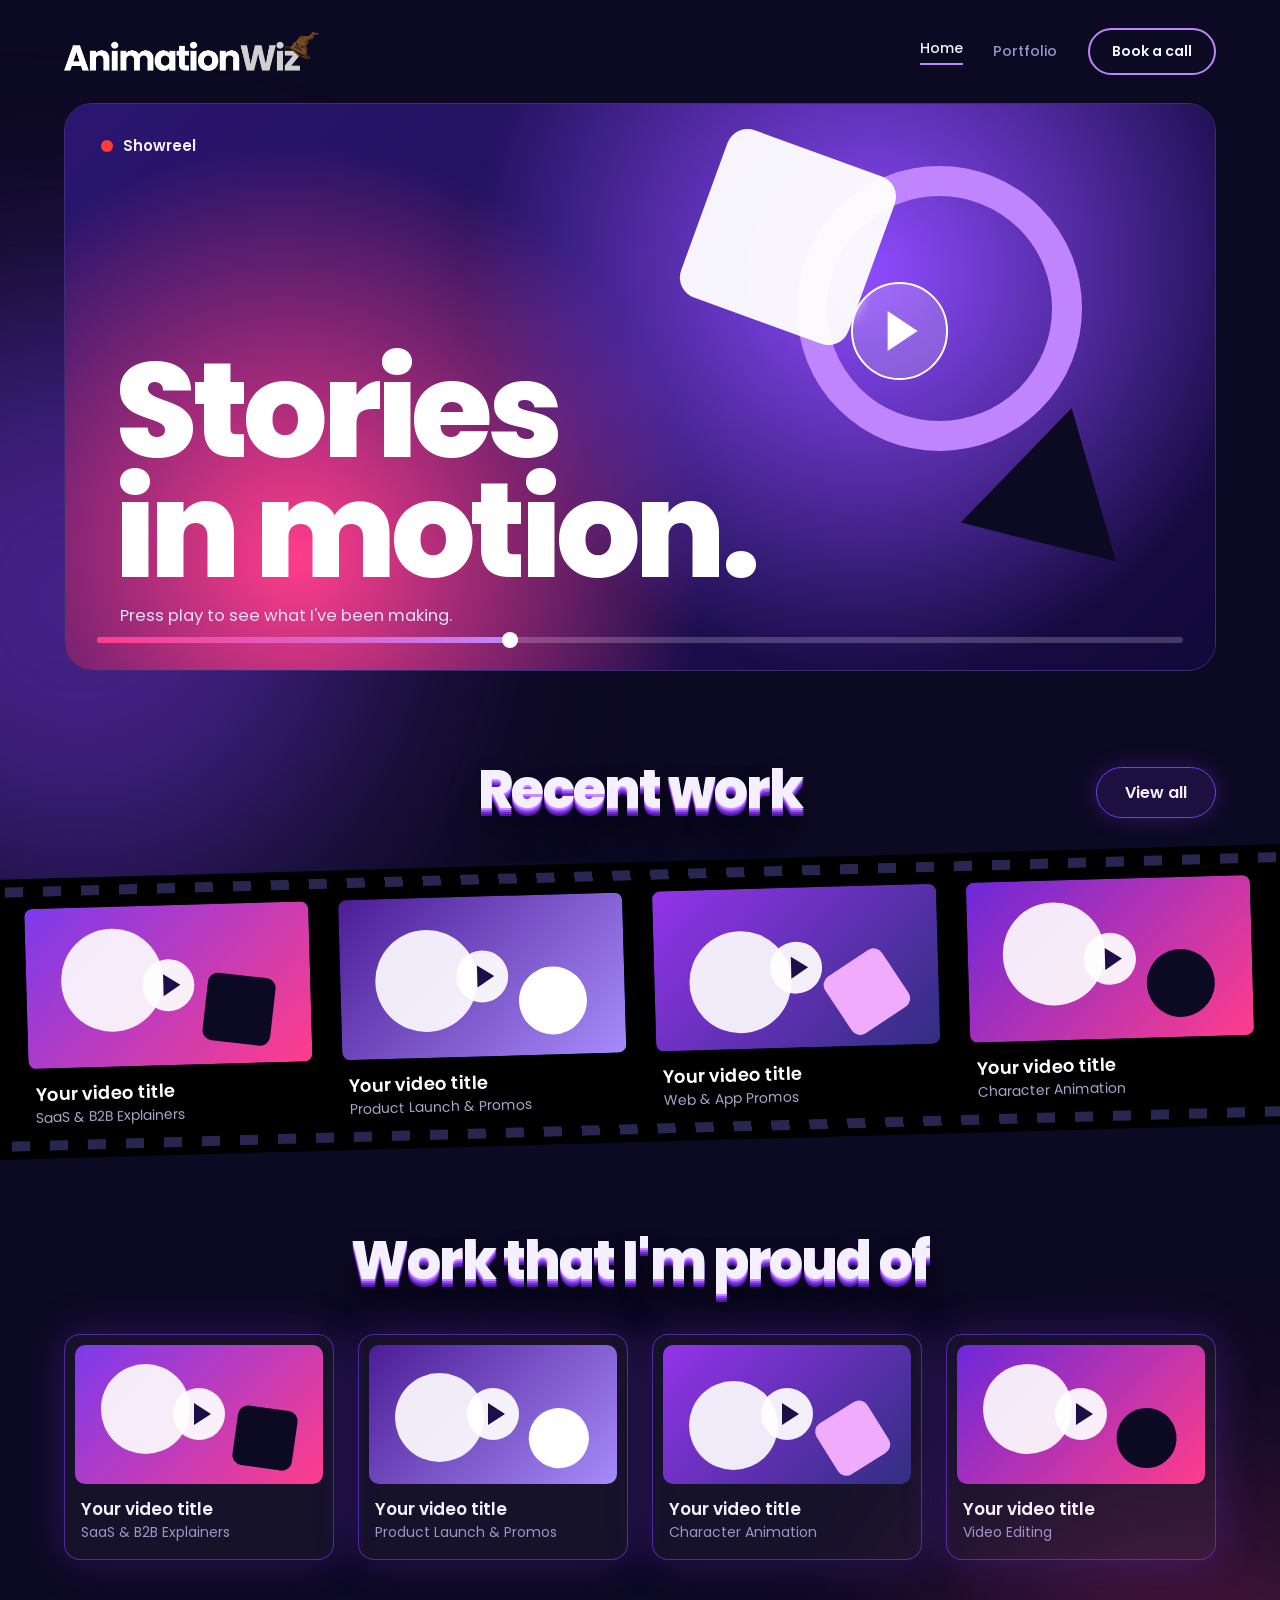
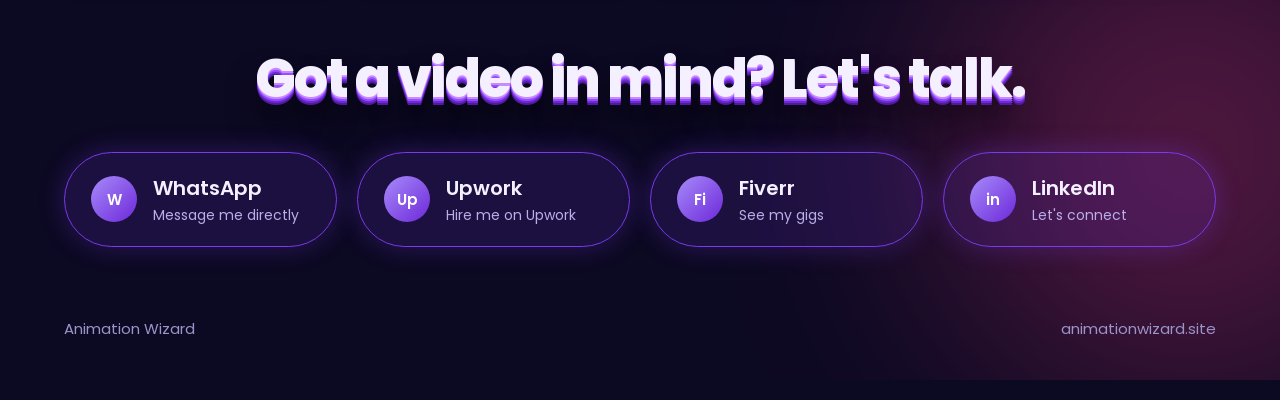
==== index.html @ b224f836 "Add files via upload" ====
<!doctype html>
<html lang="en">
<head>
<meta charset="utf-8">
<meta name="viewport" content="width=device-width, initial-scale=1">
<title>Animation Wizard | Motion Graphics &amp; Video Editing</title>
<meta name="description" content="Animation Wizard: motion graphics, explainer videos, product promos, character animation and video editing by Ahmed.">
<meta name="theme-color" content="#0C0922">
<meta property="og:title" content="Animation Wizard | Motion Graphics &amp; Video Editing">
<meta property="og:description" content="Stories in motion. Explainers, promos, character animation and video editing.">
<link rel="icon" href="favicon.png">
<link rel="preconnect" href="https://fonts.googleapis.com">
<link rel="preconnect" href="https://fonts.gstatic.com" crossorigin>
<link href="https://fonts.googleapis.com/css2?family=Poppins:wght@400;500;600;700;800&display=swap" rel="stylesheet">
<link rel="stylesheet" href="style.css">
<script>document.documentElement.classList.add('js')</script>
</head>
<body>
<div class="glow g1"></div><div class="glow g2"></div>

<header class="wrap top">
  <a class="logo" href="index.html"><img src="logo.png" alt="Animation Wizard"></a>
  <nav>
    <a class="on" href="index.html">Home</a>
    <a href="portfolio.html">Portfolio</a>
    <a class="box" data-link="whatsapp" href="#">Book a call</a>
  </nav>
</header>

<main>
  <section class="wrap">
    <div class="stage" id="stage">
      <div class="bg"></div>
      <div class="art"><div class="sh1"></div><div class="sh2"></div><div class="sh3"></div></div>
      <div class="hud"><i></i>Showreel</div>
      <button class="pb" id="heroPlay" aria-label="Play showreel"></button>
      <div class="big">Stories<br>in motion.</div>
      <div class="sub">Press play to see what I've been making.</div>
      <div class="bar"><b></b><u></u></div>
    </div>
  </section>

  <section class="sec">
    <div class="wrap rh rv"><h2 class="hd">Recent work</h2><a class="va pill" href="portfolio.html">View all</a></div>
    <div class="strip rv" id="recent"></div>
  </section>

  <section class="sec wrap">
    <h2 class="hd rv">Work that I'm proud of</h2>
    <div class="pv rv" id="proud"></div>
  </section>

  <section class="sec wrap">
    <h2 class="hd rv">Got a video in mind? Let's talk.</h2>
    <div class="soc rv">
      <a class="gp" data-link="whatsapp" href="#"><em>W</em><span>WhatsApp<small>Message me directly</small></span></a>
      <a class="gp" data-link="upwork" href="#"><em>Up</em><span>Upwork<small>Hire me on Upwork</small></span></a>
      <a class="gp" data-link="fiverr" href="#"><em>Fi</em><span>Fiverr<small>See my gigs</small></span></a>
      <a class="gp" data-link="linkedin" href="#"><em>in</em><span>LinkedIn<small>Let's connect</small></span></a>
    </div>
  </section>
</main>

<footer><span>Animation Wizard</span><span>animationwizard.site</span></footer>

<script src="videos.js"></script>
<script src="app.js"></script>
</body>
</html>
---- style.css ----
/* Animation Wizard portfolio - styles. You normally never need to edit this file. */
*{box-sizing:border-box;margin:0;padding:0}
:root{--bg:#0C0922;--ink:#F4F0FF;--pink:#FF3D8B;--lilac:#C084FC;--violet:#7C3AED;--mut:#9C93C9;--line:#3a2e78;--u:calc(min(100vw,1440px)/1440);--pad:clamp(18px,5vw,72px)}
html{scroll-behavior:smooth;overflow-x:hidden}
body{background:var(--bg);color:var(--ink);font-family:'Poppins',system-ui,-apple-system,'Segoe UI',sans-serif;overflow-x:hidden;position:relative;min-height:100vh}
a{color:inherit;text-decoration:none}
button{font:inherit;color:inherit;background:none;border:0;cursor:pointer}
img{display:block}
.wrap{max-width:1440px;margin:0 auto;padding-inline:var(--pad)}
.glow{position:absolute;border-radius:50%;filter:blur(120px);opacity:.5;pointer-events:none;z-index:0}
.g1{width:600px;height:600px;background:var(--violet);left:-220px;top:300px}
.g2{width:500px;height:500px;background:var(--pink);right:-160px;top:1500px;opacity:.28}

/* header */
.top{position:relative;z-index:5;display:flex;align-items:center;justify-content:space-between;padding-block:28px;gap:16px}
.logo img{height:clamp(30px,3vw,42px);width:auto}
nav{display:flex;align-items:center;gap:clamp(14px,2.4vw,34px);color:var(--mut);font-weight:500;font-size:clamp(14px,1.1vw,16px)}
nav a{transition:color .2s}
nav a:hover{color:var(--ink)}
nav a.on{color:var(--ink);border-bottom:2px solid var(--lilac);padding-bottom:4px}
nav a.box,.box{white-space:nowrap;border:2px solid var(--lilac);color:var(--ink);padding:11px 22px;border-radius:40px;font-weight:600;transition:background .25s,border-color .25s}
nav a.box:hover,.box:hover{background:linear-gradient(90deg,var(--pink),#8B4DFF);border-color:transparent}
nav a.box.on{border-bottom:2px solid var(--lilac);padding-bottom:11px}

/* shared */
main{position:relative;z-index:2}
.hd{text-align:center;font-size:clamp(30px,4.2vw,60px);font-weight:800;letter-spacing:-.035em;line-height:1.08;text-wrap:balance;text-shadow:0 2px 0 #c78bff,0 4px 0 #9a4dff,0 6px 0 #6d28d9,0 8px 0 #4c1d95,0 22px 30px rgba(0,0,0,.5)}
.pill{display:inline-block;border:1.5px solid var(--violet);background:rgba(124,58,237,.14);border-radius:40px;padding:12px 28px;font-weight:600;font-size:16px;box-shadow:0 0 22px rgba(124,58,237,.3);transition:background .25s,border-color .25s,transform .25s;white-space:nowrap}
.pill:hover{background:linear-gradient(90deg,var(--pink),#8B4DFF);border-color:transparent}
.sec{padding-top:clamp(64px,7vw,100px)}
.sec>.hd,.rh .hd{margin-bottom:clamp(28px,3.4vw,44px)}

/* hero stage */
.stage{position:relative;z-index:2;height:clamp(380px,44.4vw,640px);border-radius:clamp(20px,2.2vw,32px);overflow:hidden;background:#1a1240;border:1px solid var(--line)}
.stage .bg{position:absolute;inset:0;background:radial-gradient(circle at 70% 30%,#8f4bff 0,transparent 45%),radial-gradient(circle at 20% 80%,#ff3d8b 0,transparent 40%),linear-gradient(135deg,#2a1670,#12093a)}
.poster{position:absolute;inset:0;width:100%;height:100%;object-fit:cover}
.shade{position:absolute;inset:0;background:linear-gradient(90deg,rgba(12,9,34,.88),rgba(12,9,34,.4) 60%,rgba(12,9,34,.15))}
.art{position:absolute;inset:0}
.has-video .art{display:none}
.sh1{position:absolute;width:calc(320*var(--u));height:calc(320*var(--u));border-radius:50%;border:calc(34*var(--u)) solid var(--lilac);right:calc(150*var(--u));top:calc(70*var(--u));animation:float 7s ease-in-out infinite}
.sh2{position:absolute;width:calc(200*var(--u));height:calc(200*var(--u));background:#fff;right:calc(380*var(--u));top:calc(50*var(--u));transform:rotate(20deg);border-radius:calc(24*var(--u));opacity:.95;animation:spin 14s ease-in-out infinite alternate}
.sh3{position:absolute;width:0;height:0;border-left:calc(90*var(--u)) solid transparent;border-right:calc(90*var(--u)) solid transparent;border-bottom:calc(156*var(--u)) solid var(--bg);right:calc(90*var(--u));top:calc(340*var(--u));transform:rotate(14deg);animation:float 9s ease-in-out infinite reverse}
@keyframes float{0%,100%{translate:0 0}50%{translate:0 calc(-16*var(--u))}}
@keyframes spin{from{rotate:-6deg}to{rotate:10deg}}
.pb{position:absolute;right:calc(300*var(--u));top:calc(200*var(--u));width:max(76px,calc(110*var(--u)));height:max(76px,calc(110*var(--u)));border-radius:50%;background:rgba(255,255,255,.18);border:2px solid #fff;backdrop-filter:blur(6px);-webkit-backdrop-filter:blur(6px);z-index:3;transition:transform .25s,background .25s}
.pb:hover{transform:scale(1.08);background:rgba(255,255,255,.3)}
.pb:after{content:"";position:absolute;left:50%;top:50%;transform:translate(-38%,-50%);border-left:max(26px,calc(34*var(--u))) solid #fff;border-top:max(17px,calc(23*var(--u))) solid transparent;border-bottom:max(17px,calc(23*var(--u))) solid transparent}
.hud{position:absolute;left:36px;top:30px;display:flex;align-items:center;gap:10px;font-size:15px;font-weight:600;z-index:3}
.hud i{width:12px;height:12px;border-radius:50%;background:#ff3b3b;animation:blink 1.6s infinite}
@keyframes blink{50%{opacity:.25}}
.big{position:absolute;left:clamp(20px,3.9vw,56px);bottom:max(66px,calc(90*var(--u)));font-size:clamp(46px,10.4vw,150px);line-height:.9;font-weight:800;letter-spacing:-.04em;max-width:75%;color:#fff;z-index:3;pointer-events:none}
.sub{position:absolute;left:clamp(22px,4.3vw,62px);bottom:max(30px,calc(48*var(--u)));font-size:clamp(13px,1.3vw,19px);color:#e6defa;z-index:3;pointer-events:none}
.bar{position:absolute;left:clamp(18px,2.5vw,36px);right:clamp(18px,2.5vw,36px);bottom:clamp(12px,2.1vw,30px);height:6px;border-radius:3px;background:rgba(255,255,255,.2);z-index:3;pointer-events:none}
.bar b{position:absolute;left:0;top:0;height:6px;width:38%;border-radius:3px;background:linear-gradient(90deg,var(--pink),var(--lilac));animation:grow 6s ease-in-out infinite alternate}
.bar u{position:absolute;left:38%;top:-5px;width:16px;height:16px;border-radius:50%;background:#fff;margin-left:-8px;animation:head 6s ease-in-out infinite alternate}
@keyframes grow{from{width:12%}to{width:70%}}
@keyframes head{from{left:12%}to{left:70%}}
.stage iframe{position:absolute;inset:0;width:100%;height:100%;border:0;z-index:6;background:#000}
.stage.playing .pb,.stage.playing .big,.stage.playing .sub,.stage.playing .bar,.stage.playing .hud,.stage.playing .shade,.stage.playing .poster{display:none}

/* recent work: film strip */
.rh{position:relative}
.va{position:absolute;right:var(--pad);top:6px}
.strip{background:#000;padding:30px clamp(14px,4vw,60px);display:flex;gap:18px;transform:rotate(-1.6deg);margin:0 -30px;position:relative}
.strip:before,.strip:after{content:"";position:absolute;left:0;right:0;height:10px;background:repeating-linear-gradient(90deg,#2a2550 0 18px,transparent 18px 38px)}
.strip:before{top:8px}.strip:after{bottom:8px}
.fr{flex:1;min-width:0;cursor:pointer;transition:transform .3s}
.fr:hover{transform:translateY(-4px)}
.fr .t{margin:0 6px}
.fr h3{font-size:18px;font-weight:600;margin:14px 12px 2px;color:#fff;line-height:1.3}
.fr span{font-size:14px;color:#a9a3c9;margin:0 12px;display:block;min-height:1.4em}

/* thumbnails */
.t{position:relative;border-radius:8px;overflow:hidden;background:#1a1240}
.t img{position:absolute;inset:0;width:100%;height:100%;object-fit:cover}
.t i{position:absolute;left:50%;top:50%;width:52px;height:52px;margin:-26px;border-radius:50%;background:rgba(255,255,255,.92);z-index:2;transition:transform .25s}
.t i:after{content:"";position:absolute;left:21px;top:15px;border-left:17px solid #1b0f4a;border-top:11px solid transparent;border-bottom:11px solid transparent}
.c:hover .t i,.fr:hover .t i{transform:scale(1.12)}
.art2{position:absolute;inset:0}
.art2 span{position:absolute;width:36%;aspect-ratio:1;border-radius:50%;background:rgba(255,255,255,.9)}
.art2 .sq{width:24%;right:9%;bottom:12%;left:auto;top:auto}

/* cards */
.pv,.g3,.g4{display:grid;gap:24px}
.pv{grid-template-columns:repeat(4,1fr)}
.g3{grid-template-columns:repeat(3,1fr);gap:20px}
.g4{grid-template-columns:repeat(4,1fr);gap:20px}
.c{cursor:pointer;text-align:left}
.c.card{border:1px solid rgba(124,58,237,.6);border-radius:16px;background:rgba(255,255,255,.04);padding:10px 10px 16px;box-shadow:0 0 44px rgba(124,58,237,.28);transition:transform .3s,box-shadow .3s,border-color .3s}
.c.card:hover{transform:translateY(-5px);box-shadow:0 0 56px rgba(124,58,237,.5);border-color:var(--lilac)}
.c .t{border-radius:10px}
.c h3{font-size:17px;font-weight:600;margin:14px 6px 2px;line-height:1.3}
.c span{font-size:14px;color:var(--mut);margin:0 6px;display:block;min-height:1.4em}
.c:focus-visible,.fr:focus-visible,.pb:focus-visible{outline:2px solid var(--lilac);outline-offset:3px}

/* social buttons */
.soc{display:grid;grid-template-columns:repeat(4,1fr);gap:20px}
.gp{display:flex;align-items:center;gap:16px;padding:20px 26px;border-radius:60px;border:1.5px solid var(--violet);background:rgba(124,58,237,.14);font-weight:600;font-size:20px;box-shadow:0 0 26px rgba(124,58,237,.3);transition:background .25s,border-color .25s,transform .25s}
.gp em{font-style:normal;width:46px;height:46px;border-radius:50%;background:linear-gradient(135deg,#A78BFA,#6D28D9);display:flex;align-items:center;justify-content:center;font-size:15px;color:#fff;flex:none;transition:background .25s,color .25s}
.gp small{display:block;font-weight:400;font-size:14px;color:#b9aee8;margin-top:2px;transition:color .25s}
.gp:hover{background:linear-gradient(90deg,var(--pink),#8B4DFF);border-color:transparent;transform:translateY(-3px)}
.gp:hover small{color:#ffe3f1}
.gp:hover em{background:#fff;color:#6D28D9}

footer{position:relative;z-index:2;display:flex;justify-content:space-between;gap:12px;flex-wrap:wrap;padding:70px var(--pad) 40px;color:var(--mut);font-size:15px;max-width:1440px;margin:0 auto}

/* portfolio page */
.ph{padding-top:clamp(20px,3.5vw,50px);padding-bottom:clamp(24px,3vw,40px)}
.lay{display:flex;gap:40px;align-items:flex-start}
.side{position:sticky;top:20px;width:310px;flex:none;border:1.5px solid var(--violet);border-radius:24px;background:rgba(124,58,237,.1);padding:22px;box-shadow:0 0 40px rgba(124,58,237,.2)}
.side h4{font-size:15px;font-weight:600;color:var(--mut);margin:0 8px 14px}
.it{display:flex;justify-content:space-between;align-items:center;gap:10px;padding:14px 16px;border-radius:14px;font-weight:600;font-size:16px;margin-bottom:6px;color:#d9d0ff;transition:background .2s}
.it:hover{background:rgba(255,255,255,.08)}
.it em{font-style:normal;font-size:13px;font-weight:600;background:rgba(255,255,255,.12);border-radius:20px;padding:2px 10px}
.it.on{background:linear-gradient(90deg,var(--pink),#8B4DFF);color:#fff}
.right{flex:1;min-width:0}
.rs{margin-bottom:60px}
.sh{display:flex;align-items:center;gap:16px;margin-bottom:24px}
.sh h2{font-size:clamp(22px,2.1vw,30px);font-weight:700;letter-spacing:-.03em}
.sh b{font-size:13px;font-weight:600;color:var(--lilac);border:1.5px solid var(--violet);border-radius:30px;padding:3px 13px;background:rgba(124,58,237,.14);white-space:nowrap}
.sh:after{content:"";flex:1;height:1.5px;background:linear-gradient(90deg,#4c2fa0,transparent)}
.empty{color:var(--mut);padding:40px 0}

/* video modal */
.modal{position:fixed;inset:0;z-index:100;background:rgba(8,5,24,.88);backdrop-filter:blur(8px);-webkit-backdrop-filter:blur(8px);display:flex;align-items:center;justify-content:center;padding:20px}
.modal[hidden]{display:none}
.mbox{position:relative}
.mv{width:min(1100px,92vw,calc(84vh*16/9));aspect-ratio:16/9;border-radius:16px;overflow:hidden;background:#000;box-shadow:0 0 80px rgba(124,58,237,.5)}
.mbox.vert .mv{width:auto;height:min(84vh,780px);aspect-ratio:9/16;max-width:92vw}
.mv iframe{width:100%;height:100%;border:0}
.mx{position:absolute;right:-6px;top:-52px;width:42px;height:42px;border-radius:50%;border:1.5px solid var(--violet);background:rgba(124,58,237,.3);font-size:24px;line-height:1}
.mx:hover{background:linear-gradient(90deg,var(--pink),#8B4DFF);border-color:transparent}

/* scroll reveal */
.js .rv{opacity:0;translate:0 26px;transition:opacity .7s ease,translate .7s ease}
.js .rv.in{opacity:1;translate:0 0}

@media (max-width:1100px){
  .pv,.g4{grid-template-columns:repeat(2,1fr)}
  .g3{grid-template-columns:repeat(2,1fr)}
  .soc{grid-template-columns:repeat(2,1fr)}
}
@media (max-width:900px){
  .strip{display:grid;grid-template-columns:repeat(2,1fr);transform:none;margin:0;gap:22px 10px}
  .lay{flex-direction:column;gap:24px}
  .side{position:static;width:100%;padding:12px;border-radius:20px;display:flex;gap:8px;overflow-x:auto;-webkit-overflow-scrolling:touch}
  .side h4{display:none}
  .side>div{display:flex;gap:8px}
  .it{margin:0;white-space:nowrap;padding:10px 14px;font-size:14px}
}
@media (max-width:700px){
  .top{padding-block:18px;gap:10px}
  .logo img{height:26px}
  nav{gap:12px;font-size:13px}
  nav a.box{padding:8px 14px}
  nav a.box.on{padding-bottom:8px}
  .va{position:static;display:block;width:max-content;margin:-14px auto 24px}
  .pb{right:auto;left:50%;top:38%;transform:translate(-50%,-50%)}
  .pb:hover{transform:translate(-50%,-50%) scale(1.08)}
  .pv,.g3,.g4,.soc{grid-template-columns:1fr}
  .g4{grid-template-columns:repeat(2,1fr)}
  .strip{grid-template-columns:1fr}
  .hud{left:20px;top:18px;font-size:13px}
  .gp{font-size:18px;padding:16px 22px}
  .sh:after{display:none}
}
@media (max-width:480px){
  nav a:first-child{display:none}
}
@media (prefers-reduced-motion:reduce){
  *{animation:none!important;transition:none!important;scroll-behavior:auto!important}
  .js .rv{opacity:1;translate:none}
}
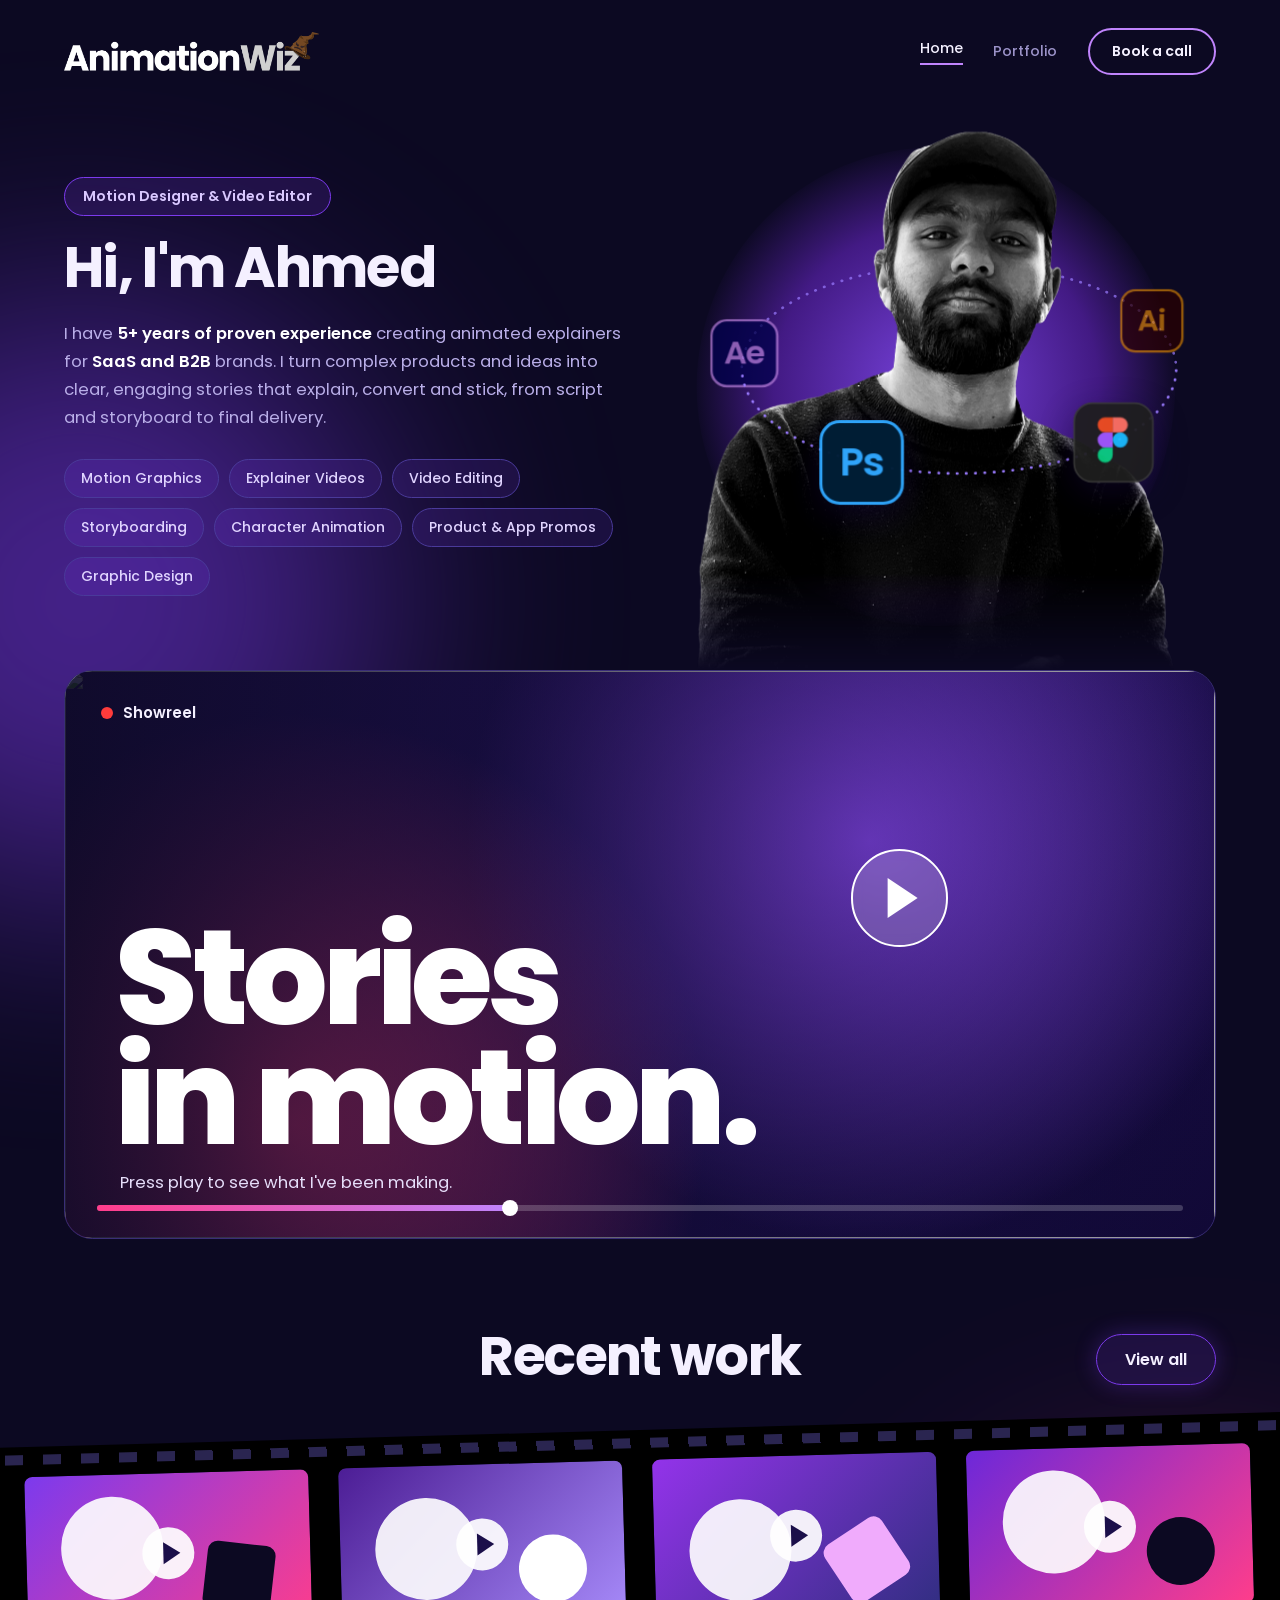
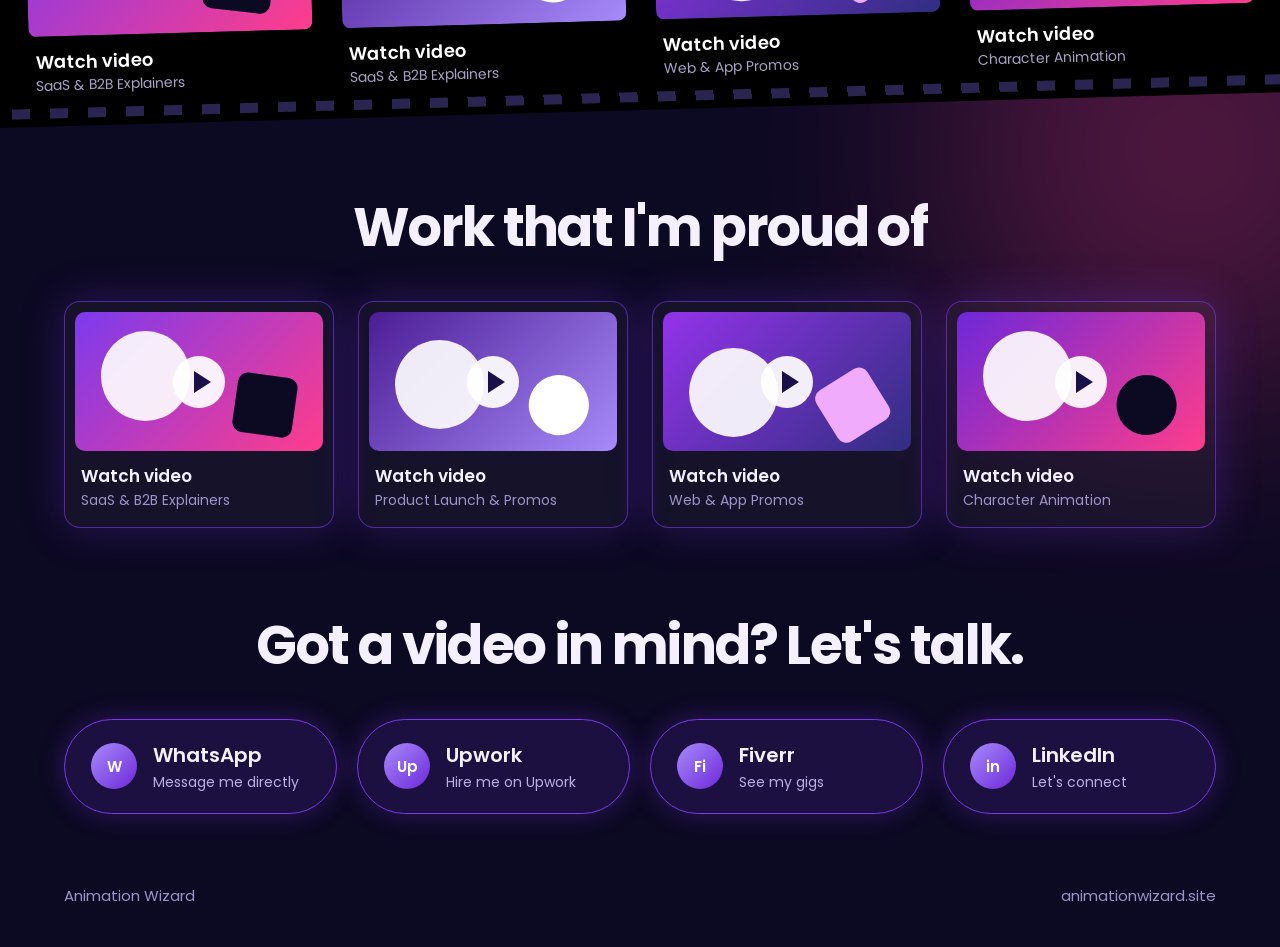
==== commit 530cb9c1: "Add files via upload" ====
--- a/index.html
+++ b/index.html
@@ -28,6 +28,13 @@
 </header>
 
 <main>
+  <section class="wrap bio">
+<div><span class="chip">Motion Designer &amp; Video Editor</span><h1 class="bh">Hi, I'm Ahmed</h1>
+<p class="bp">I have <b>5+ years of proven experience</b> creating animated explainers for <b>SaaS and B2B</b> brands. I turn complex products and ideas into clear, engaging stories that explain, convert and stick, from script and storyboard to final delivery.</p>
+<div class="sk"><span>Motion Graphics</span><span>Explainer Videos</span><span>Video Editing</span><span>Storyboarding</span><span>Character Animation</span><span>Product &amp; App Promos</span><span>Graphic Design</span></div></div>
+<div class="vis" id="vis"><div class="scene" id="scene"><div class="halo"></div><svg class="rg rb" style="left:78.0px;top:162.0px" width="530" height="276" viewBox="0 0 530 276"><defs><clipPath id="crb"><rect x="0" y="0" width="530" height="138.0"/></clipPath></defs><g clip-path="url(#crb)"><ellipse class="rd" cx="265.0" cy="138.0" rx="245" ry="118" fill="none" stroke="#9a7bff" stroke-width="3" stroke-linecap="round" stroke-dasharray="0.5 10"/></g></svg><img class="me" src="me.png" alt="Ahmed, motion designer and video editor" width="540" height="608"><svg class="rg rf" style="left:78.0px;top:162.0px" width="530" height="276" viewBox="0 0 530 276"><defs><clipPath id="crf"><rect x="0" y="138.0" width="530" height="138.0"/></clipPath></defs><g clip-path="url(#crf)"><ellipse class="rd" cx="265.0" cy="138.0" rx="245" ry="118" fill="none" stroke="#9a7bff" stroke-width="3" stroke-linecap="round" stroke-dasharray="0.5 10"/></g></svg><div class="oi" title="Adobe After Effects"><svg viewBox="0 0 100 100"><rect x="3" y="3" width="94" height="94" rx="22" fill="#00005B" stroke="#D291FF" stroke-width="3.5"/><text x="50" y="65" text-anchor="middle" font-family="Poppins,sans-serif" font-weight="600" font-size="46" letter-spacing="-1" fill="#D291FF">Ae</text></svg></div><div class="oi" title="Adobe Premiere Pro"><svg viewBox="0 0 100 100"><rect x="3" y="3" width="94" height="94" rx="22" fill="#00005B" stroke="#9999FF" stroke-width="3.5"/><text x="50" y="65" text-anchor="middle" font-family="Poppins,sans-serif" font-weight="600" font-size="46" letter-spacing="-1" fill="#9999FF">Pr</text></svg></div><div class="oi" title="Adobe Illustrator"><svg viewBox="0 0 100 100"><rect x="3" y="3" width="94" height="94" rx="22" fill="#330000" stroke="#FF9A00" stroke-width="3.5"/><text x="50" y="65" text-anchor="middle" font-family="Poppins,sans-serif" font-weight="600" font-size="46" letter-spacing="-1" fill="#FF9A00">Ai</text></svg></div><div class="oi" title="Figma"><svg viewBox="0 0 100 100"><rect x="3" y="3" width="94" height="94" rx="22" fill="#1E1E1E" stroke="#3b3b3b" stroke-width="2"/><g transform="translate(31 20) scale(.95)"><path d="M0 9.5A9.5 9.5 0 0 0 9.5 19H19V0H9.5A9.5 9.5 0 0 0 0 9.5z" fill="#F24E1E"/><path d="M19 0v19h9.5a9.5 9.5 0 1 0 0-19H19z" fill="#FF7262"/><path d="M0 28.5A9.5 9.5 0 0 0 9.5 38H19V19H9.5A9.5 9.5 0 0 0 0 28.5z" fill="#A259FF"/><path d="M19 28.5a9.5 9.5 0 1 1 19 0 9.5 9.5 0 0 1-19 0z" fill="#1ABCFE"/><path d="M0 47.5A9.5 9.5 0 0 1 9.5 38H19v9.5a9.5 9.5 0 1 1-19 0z" fill="#0ACF83"/></g></svg></div><div class="oi" title="Adobe Photoshop"><svg viewBox="0 0 100 100"><rect x="3" y="3" width="94" height="94" rx="22" fill="#001E36" stroke="#31A8FF" stroke-width="3.5"/><text x="50" y="65" text-anchor="middle" font-family="Poppins,sans-serif" font-weight="600" font-size="46" letter-spacing="-1" fill="#31A8FF">Ps</text></svg></div></div></div>
+</section>
+
   <section class="wrap">
     <div class="stage" id="stage">
       <div class="bg"></div>
--- a/style.css
+++ b/style.css
@@ -24,7 +24,7 @@
 
 /* shared */
 main{position:relative;z-index:2}
-.hd{text-align:center;font-size:clamp(30px,4.2vw,60px);font-weight:800;letter-spacing:-.035em;line-height:1.08;text-wrap:balance;text-shadow:0 2px 0 #c78bff,0 4px 0 #9a4dff,0 6px 0 #6d28d9,0 8px 0 #4c1d95,0 22px 30px rgba(0,0,0,.5)}
+.hd{text-align:center;font-size:clamp(30px,4.2vw,60px);font-weight:700;letter-spacing:-.03em;line-height:1.08;text-wrap:balance}
 .pill{display:inline-block;border:1.5px solid var(--violet);background:rgba(124,58,237,.14);border-radius:40px;padding:12px 28px;font-weight:600;font-size:16px;box-shadow:0 0 22px rgba(124,58,237,.3);transition:background .25s,border-color .25s,transform .25s;white-space:nowrap}
 .pill:hover{background:linear-gradient(90deg,var(--pink),#8B4DFF);border-color:transparent}
 .sec{padding-top:clamp(64px,7vw,100px)}
@@ -171,3 +171,24 @@
   *{animation:none!important;transition:none!important;scroll-behavior:auto!important}
   .js .rv{opacity:1;translate:none}
 }
+
+/* ---------- bio hero ---------- */
+.bio{display:grid;grid-template-columns:1fr 1fr;gap:30px;align-items:center;position:relative;z-index:2}
+.chip{display:inline-block;border:1.5px solid var(--violet);background:rgba(124,58,237,.16);border-radius:40px;padding:8px 18px;font-size:14px;font-weight:600;color:#d9c8ff;margin-bottom:22px}
+.bh{font-size:clamp(40px,4.4vw,62px);line-height:1.05;font-weight:700;letter-spacing:-.03em}
+.bp{font-size:clamp(16px,1.3vw,19px);line-height:1.7;color:#b9aee8;margin:22px 0 26px;max-width:580px}
+.bp b{color:#fff;font-weight:600}
+.sk{display:flex;flex-wrap:wrap;gap:10px;max-width:600px}
+.sk span{border:1.5px solid #4a3a9a;background:rgba(124,58,237,.14);border-radius:30px;padding:8px 16px;font-size:14px;font-weight:500;color:#e0d4ff}
+.vis{--k:1;position:relative;height:calc(640px*var(--k));width:100%;overflow:visible}
+.scene{position:absolute;left:50%;top:0;width:633px;height:640px;margin-left:-316.5px;transform-origin:50% 0;transform:scale(var(--k))}
+.halo{position:absolute;left:50%;top:50%;width:540px;height:540px;margin:-270px;border-radius:50%;background:radial-gradient(circle,#8b4dff 0,#4c1d95 48%,transparent 72%);opacity:.85;z-index:0}
+.me{position:absolute;left:50%;bottom:0;transform:translateX(-50%);width:540px;height:auto;z-index:2;-webkit-mask-image:linear-gradient(#000 82%,transparent);mask-image:linear-gradient(#000 82%,transparent)}
+.rg{position:absolute;pointer-events:none}
+.rb{z-index:0;opacity:.7}.rf{z-index:3}
+.oi{position:absolute;left:0;top:0;width:86px;height:86px;will-change:transform}
+.oi svg{width:100%;height:100%;display:block}
+@media (max-width:900px){
+  .bio{grid-template-columns:1fr;gap:6px}
+  .bh{font-size:clamp(36px,9vw,52px)}
+}
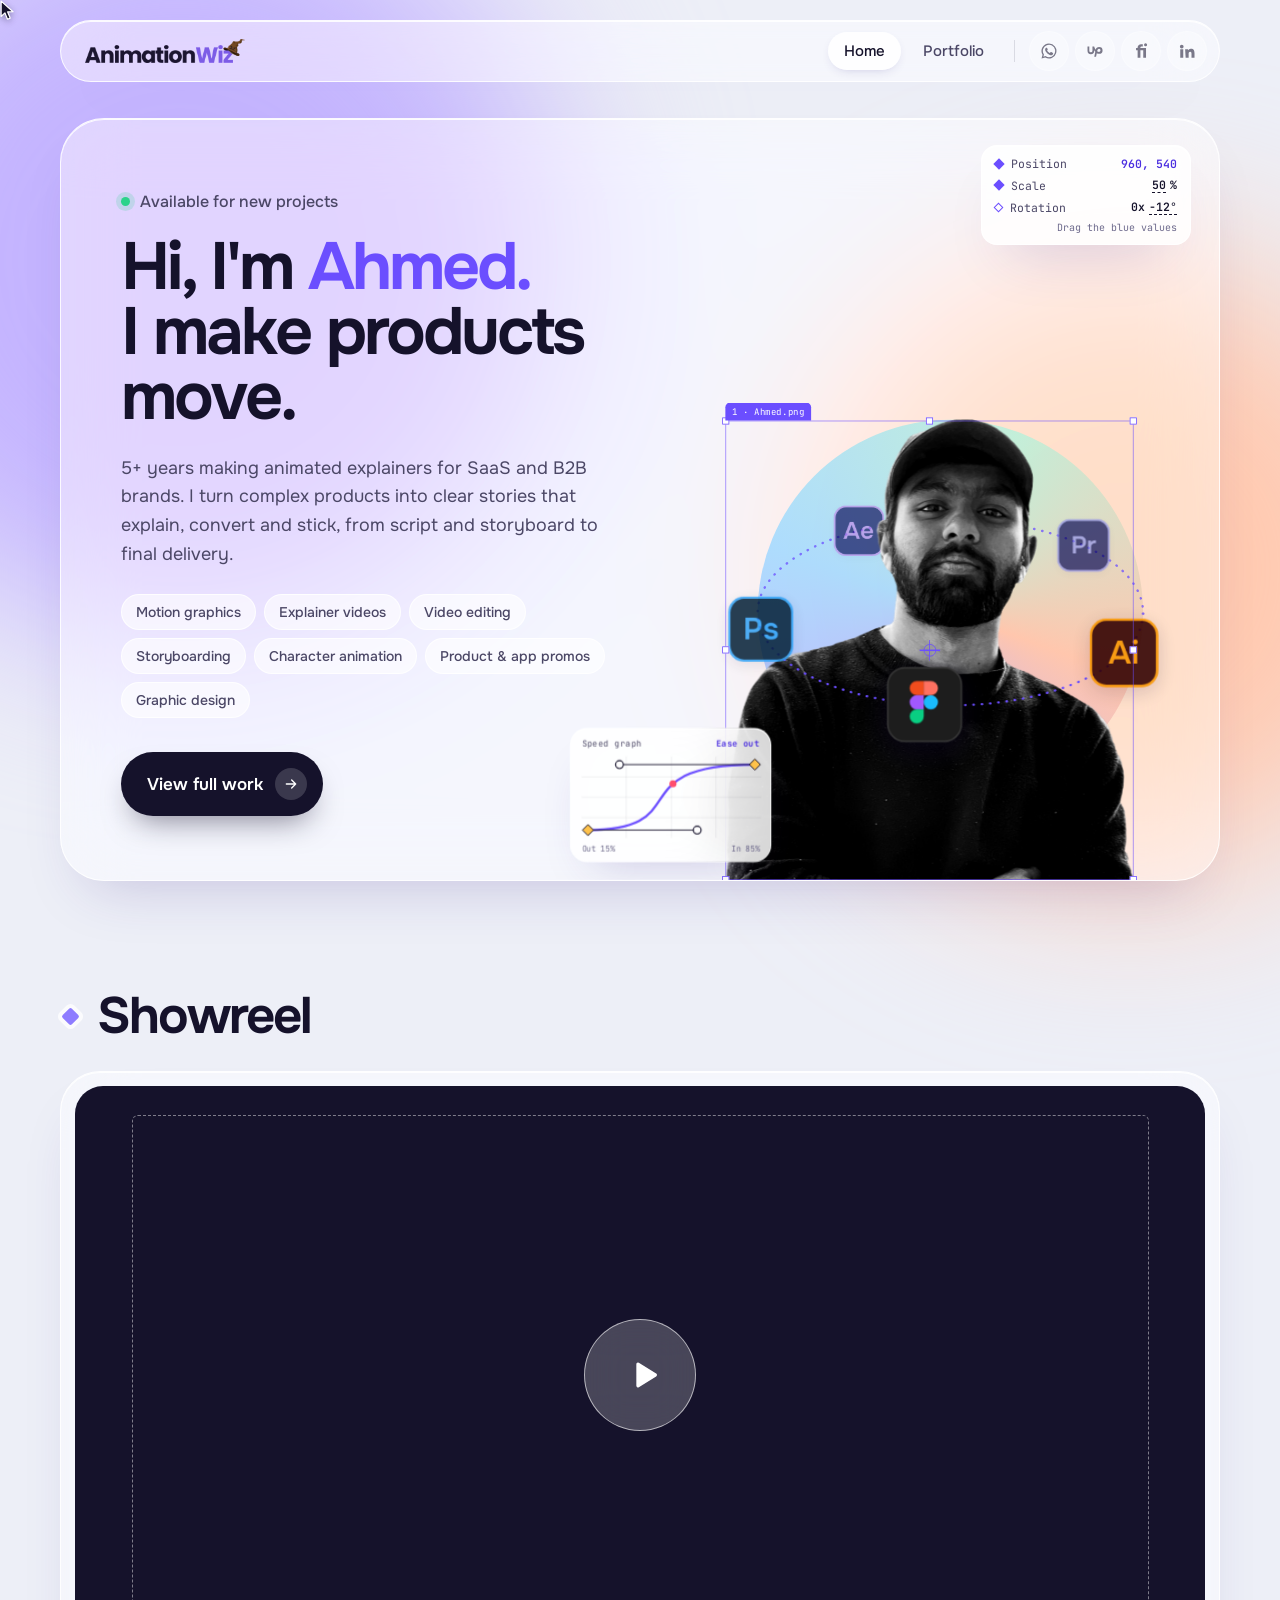
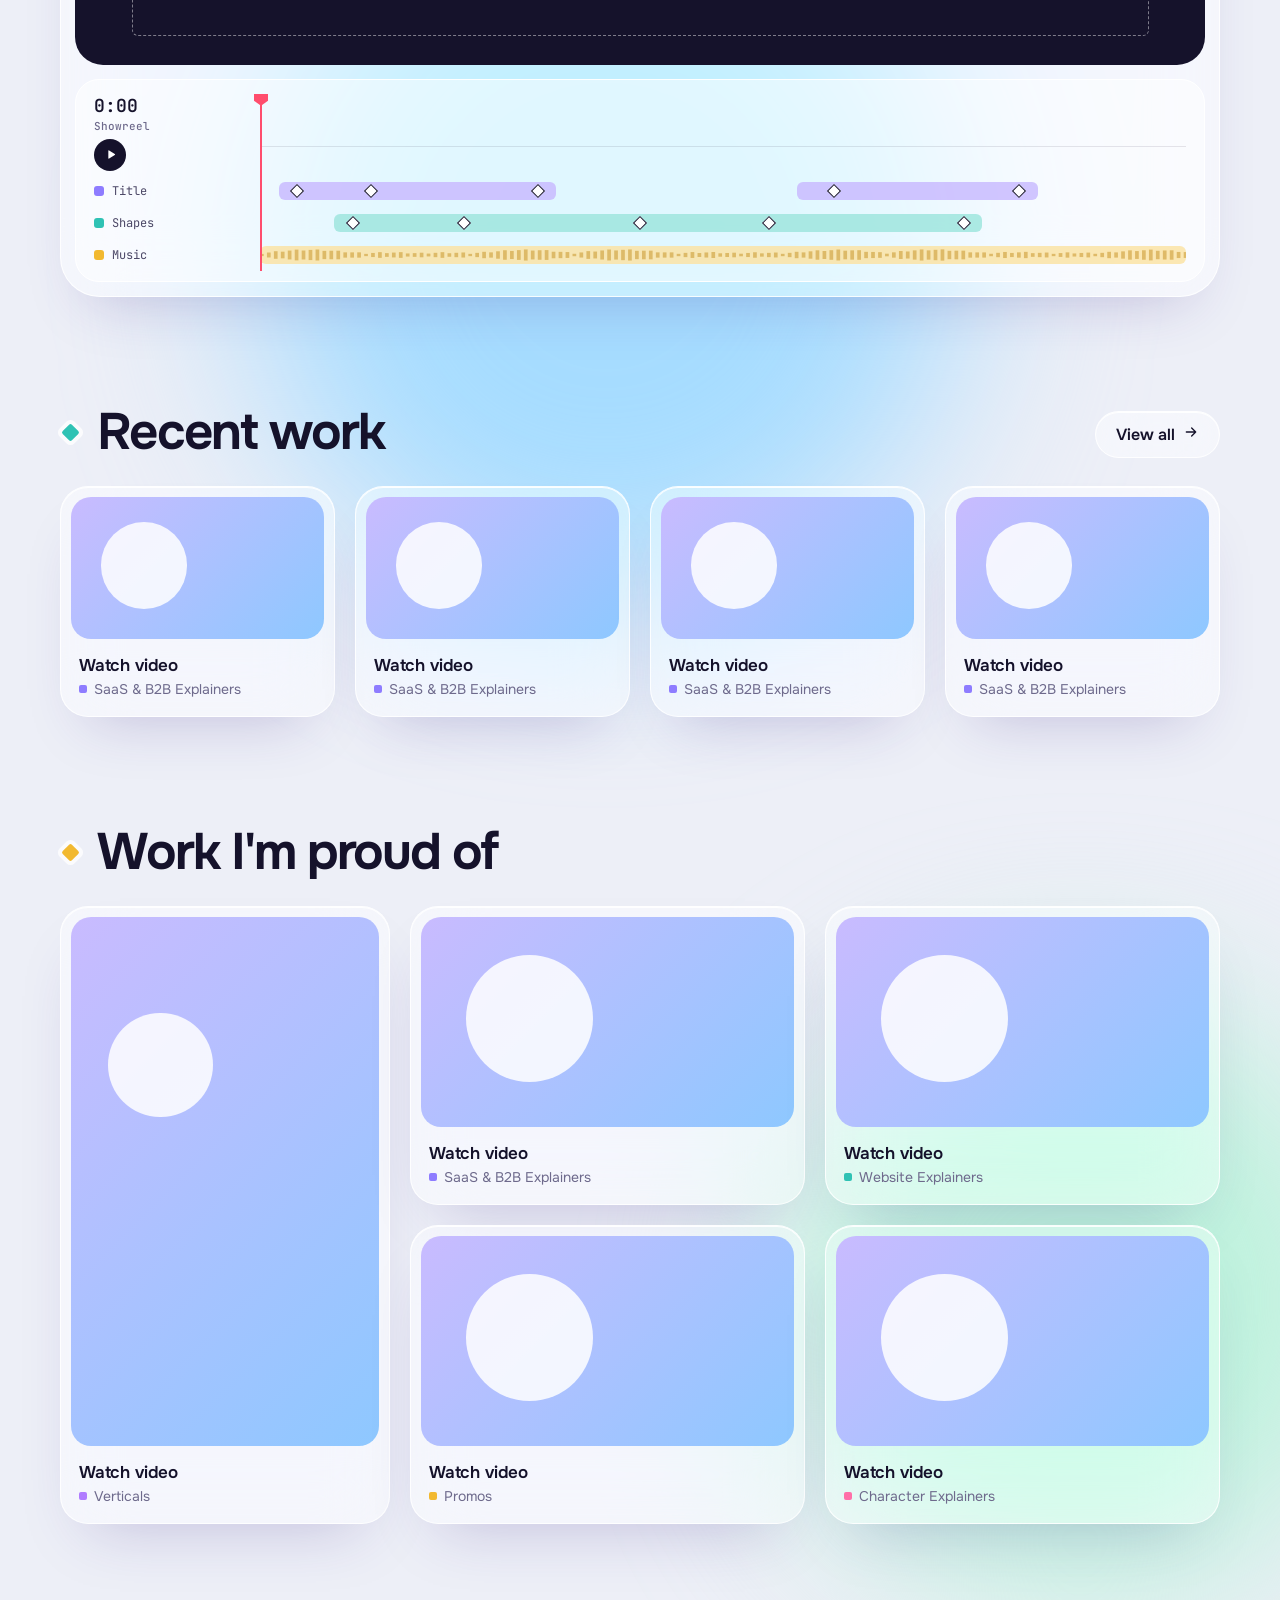
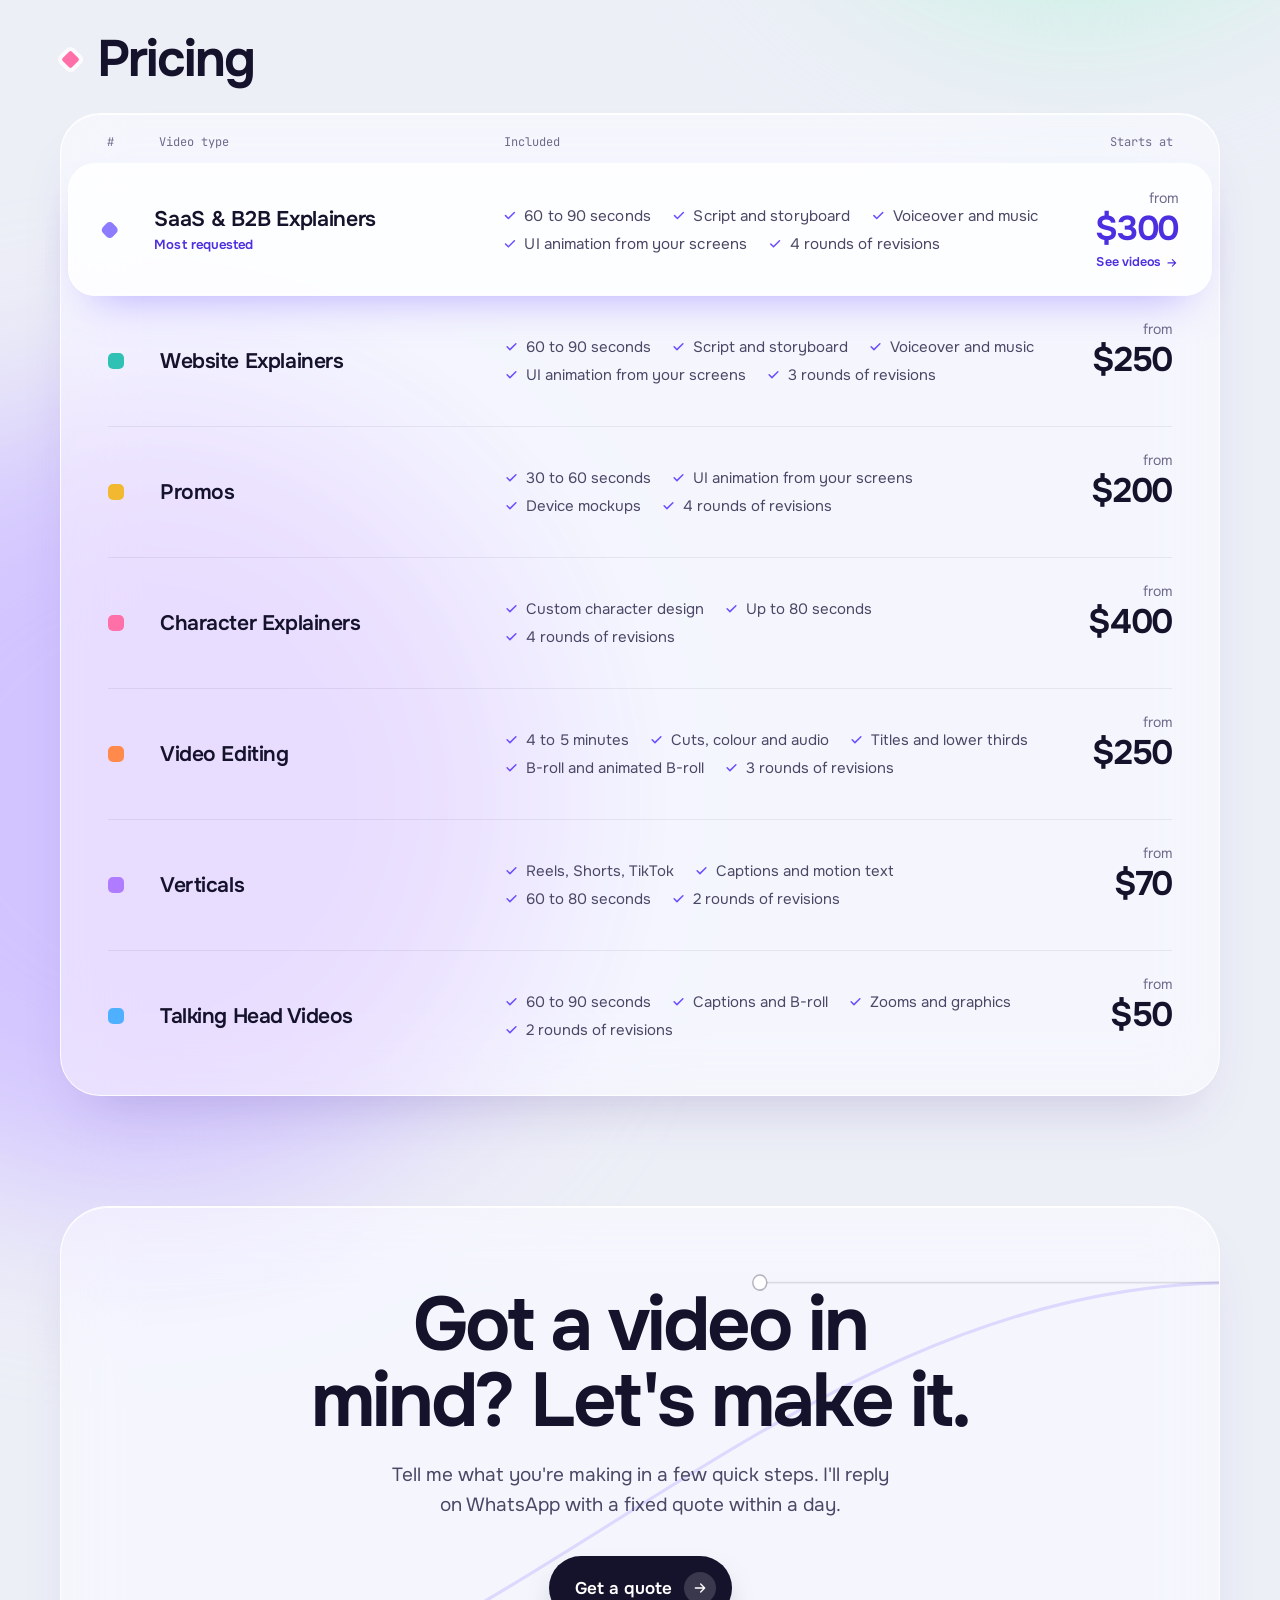
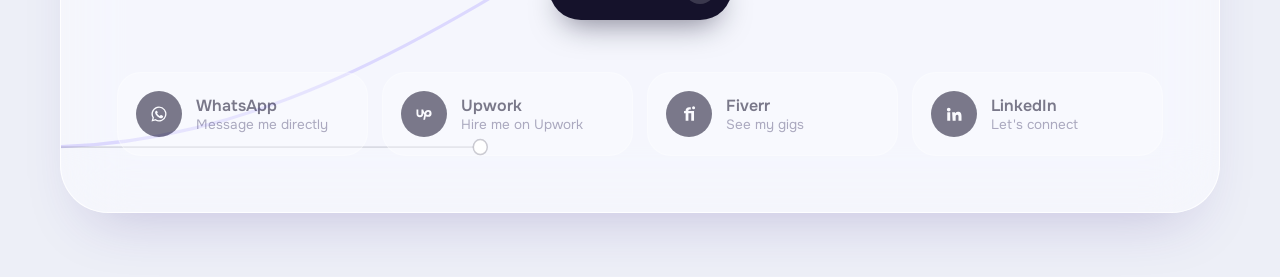
==== commit 684b1bd9: "Add files via upload" ====
--- a/index.html
+++ b/index.html
@@ -2,74 +2,111 @@
 <html lang="en">
 <head>
 <meta charset="utf-8">
-<meta name="viewport" content="width=device-width, initial-scale=1">
+<meta name="viewport" content="width=device-width, initial-scale=1, viewport-fit=cover">
 <title>Animation Wizard | Motion Graphics &amp; Video Editing</title>
 <meta name="description" content="Animation Wizard: motion graphics, explainer videos, product promos, character animation and video editing by Ahmed.">
-<meta name="theme-color" content="#0C0922">
+<meta name="theme-color" content="#EDEFF7">
 <meta property="og:title" content="Animation Wizard | Motion Graphics &amp; Video Editing">
-<meta property="og:description" content="Stories in motion. Explainers, promos, character animation and video editing.">
+<meta property="og:description" content="Explainers, promos, character animation and video editing by Ahmed.">
 <link rel="icon" href="favicon.png">
-<link rel="preconnect" href="https://fonts.googleapis.com">
-<link rel="preconnect" href="https://fonts.gstatic.com" crossorigin>
-<link href="https://fonts.googleapis.com/css2?family=Poppins:wght@400;500;600;700;800&display=swap" rel="stylesheet">
+<link rel="preconnect" href="https://fonts.googleapis.com"><link rel="preconnect" href="https://fonts.gstatic.com" crossorigin>
+<link href="https://fonts.googleapis.com/css2?family=Onest:wght@400..700&family=JetBrains+Mono:wght@400..600&display=swap" rel="stylesheet">
 <link rel="stylesheet" href="style.css">
-<script>document.documentElement.classList.add('js')</script>
 </head>
-<body>
-<div class="glow g1"></div><div class="glow g2"></div>
+<body class="home">
+<div class="field">
+  <i style="width:760px;height:760px;background:#C4B4FF;left:-200px;top:-120px"></i>
+  <i style="width:620px;height:620px;background:#FFC9B0;right:-160px;top:260px"></i>
+  <i style="width:700px;height:700px;background:#A6DCFF;left:20%;top:1500px"></i>
+  <i style="width:600px;height:600px;background:#BDF2DC;right:-100px;top:2600px"></i>
+  <i style="width:800px;height:800px;background:#D2C4FF;left:-260px;top:3600px"></i>
+</div>
 
-<header class="wrap top">
-  <a class="logo" href="index.html"><img src="logo.png" alt="Animation Wizard"></a>
-  <nav>
-    <a class="on" href="index.html">Home</a>
-    <a href="portfolio.html">Portfolio</a>
-    <a class="box" data-link="whatsapp" href="#">Book a call</a>
-  </nav>
-</header>
+<div class="wrap nav"><div class="in glass">
+  <a href="index.html"><img src="logo-ink.png" alt="Animation Wizard"></a>
+  <div class="r"><a class="pg on" href="index.html">Home</a><a class="pg" href="portfolio.html">Portfolio</a><span class="sep"></span><div class="socs" id="navsoc"></div></div>
+</div></div>
 
-<main>
-  <section class="wrap bio">
-<div><span class="chip">Motion Designer &amp; Video Editor</span><h1 class="bh">Hi, I'm Ahmed</h1>
-<p class="bp">I have <b>5+ years of proven experience</b> creating animated explainers for <b>SaaS and B2B</b> brands. I turn complex products and ideas into clear, engaging stories that explain, convert and stick, from script and storyboard to final delivery.</p>
-<div class="sk"><span>Motion Graphics</span><span>Explainer Videos</span><span>Video Editing</span><span>Storyboarding</span><span>Character Animation</span><span>Product &amp; App Promos</span><span>Graphic Design</span></div></div>
-<div class="vis" id="vis"><div class="scene" id="scene"><div class="halo"></div><svg class="rg rb" style="left:78.0px;top:162.0px" width="530" height="276" viewBox="0 0 530 276"><defs><clipPath id="crb"><rect x="0" y="0" width="530" height="138.0"/></clipPath></defs><g clip-path="url(#crb)"><ellipse class="rd" cx="265.0" cy="138.0" rx="245" ry="118" fill="none" stroke="#9a7bff" stroke-width="3" stroke-linecap="round" stroke-dasharray="0.5 10"/></g></svg><img class="me" src="me.png" alt="Ahmed, motion designer and video editor" width="540" height="608"><svg class="rg rf" style="left:78.0px;top:162.0px" width="530" height="276" viewBox="0 0 530 276"><defs><clipPath id="crf"><rect x="0" y="138.0" width="530" height="138.0"/></clipPath></defs><g clip-path="url(#crf)"><ellipse class="rd" cx="265.0" cy="138.0" rx="245" ry="118" fill="none" stroke="#9a7bff" stroke-width="3" stroke-linecap="round" stroke-dasharray="0.5 10"/></g></svg><div class="oi" title="Adobe After Effects"><svg viewBox="0 0 100 100"><rect x="3" y="3" width="94" height="94" rx="22" fill="#00005B" stroke="#D291FF" stroke-width="3.5"/><text x="50" y="65" text-anchor="middle" font-family="Poppins,sans-serif" font-weight="600" font-size="46" letter-spacing="-1" fill="#D291FF">Ae</text></svg></div><div class="oi" title="Adobe Premiere Pro"><svg viewBox="0 0 100 100"><rect x="3" y="3" width="94" height="94" rx="22" fill="#00005B" stroke="#9999FF" stroke-width="3.5"/><text x="50" y="65" text-anchor="middle" font-family="Poppins,sans-serif" font-weight="600" font-size="46" letter-spacing="-1" fill="#9999FF">Pr</text></svg></div><div class="oi" title="Adobe Illustrator"><svg viewBox="0 0 100 100"><rect x="3" y="3" width="94" height="94" rx="22" fill="#330000" stroke="#FF9A00" stroke-width="3.5"/><text x="50" y="65" text-anchor="middle" font-family="Poppins,sans-serif" font-weight="600" font-size="46" letter-spacing="-1" fill="#FF9A00">Ai</text></svg></div><div class="oi" title="Figma"><svg viewBox="0 0 100 100"><rect x="3" y="3" width="94" height="94" rx="22" fill="#1E1E1E" stroke="#3b3b3b" stroke-width="2"/><g transform="translate(31 20) scale(.95)"><path d="M0 9.5A9.5 9.5 0 0 0 9.5 19H19V0H9.5A9.5 9.5 0 0 0 0 9.5z" fill="#F24E1E"/><path d="M19 0v19h9.5a9.5 9.5 0 1 0 0-19H19z" fill="#FF7262"/><path d="M0 28.5A9.5 9.5 0 0 0 9.5 38H19V19H9.5A9.5 9.5 0 0 0 0 28.5z" fill="#A259FF"/><path d="M19 28.5a9.5 9.5 0 1 1 19 0 9.5 9.5 0 0 1-19 0z" fill="#1ABCFE"/><path d="M0 47.5A9.5 9.5 0 0 1 9.5 38H19v9.5a9.5 9.5 0 1 1-19 0z" fill="#0ACF83"/></g></svg></div><div class="oi" title="Adobe Photoshop"><svg viewBox="0 0 100 100"><rect x="3" y="3" width="94" height="94" rx="22" fill="#001E36" stroke="#31A8FF" stroke-width="3.5"/><text x="50" y="65" text-anchor="middle" font-family="Poppins,sans-serif" font-weight="600" font-size="46" letter-spacing="-1" fill="#31A8FF">Ps</text></svg></div></div></div>
-</section>
+<main class="wrap">
+  <div class="hero glass">
+    <div class="tx">
+      <div class="hello"><b></b>Available for new projects</div>
+      <h1>Hi, I'm <em class="nm">Ahmed.</em><br>I make products move.</h1>
+      <p class="bio">5+ years making animated explainers for SaaS and B2B brands. I turn complex products into clear stories that explain, convert and stick, from script and storyboard to final delivery.</p>
+      <div class="sk"><span>Motion graphics</span><span>Explainer videos</span><span>Video editing</span><span>Storyboarding</span><span>Character animation</span><span>Product &amp; app promos</span><span>Graphic design</span></div>
+      <a class="cta" href="portfolio.html">View full work <span data-icon="arrow"></span></a>
+    </div>
+    <div class="prop glass mono">
+      <div class="live"><i></i>Position<b id="pos">960, 540</b></div>
+      <div><i></i>Scale<span class="val"><b class="scrub" id="vScale" tabindex="0" title="Drag left or right to change">50</b>%</span></div>
+      <div><i class="o"></i>Rotation<span class="val">0x <b class="scrub" id="vRot" tabindex="0" title="Drag left or right to change">-12°</b></span></div>
+      <div class="hint">Drag the blue values</div>
+    </div>
+    <div class="vis" id="vis"><div class="scene">
+      <div class="disc"></div>
+      <svg class="rg rb" style="left:78px;top:162px" width="530" height="276" viewBox="0 0 530 276" aria-hidden="true"><defs><clipPath id="crb"><rect width="530" height="138"/></clipPath></defs><g clip-path="url(#crb)"><ellipse class="rd" cx="265" cy="138" rx="245" ry="118" fill="none" stroke="#6B4EFF" stroke-width="3" stroke-linecap="round" stroke-dasharray=".5 10"/></g></svg>
+      <img class="me" src="me.png" alt="Ahmed, motion designer and video editor" width="520">
+      <svg class="rg rf" style="left:78px;top:162px" width="530" height="276" viewBox="0 0 530 276" aria-hidden="true"><defs><clipPath id="crf"><rect y="138" width="530" height="138"/></clipPath></defs><g clip-path="url(#crf)"><ellipse class="rd" cx="265" cy="138" rx="245" ry="118" fill="none" stroke="#6B4EFF" stroke-width="3" stroke-linecap="round" stroke-dasharray=".5 10"/></g></svg>
+      <div class="layer mono">1 · Ahmed.png</div>
+      <div class="bb"><i style="left:-5px;top:-5px"></i><i style="right:-5px;top:-5px"></i><i style="left:-5px;bottom:-5px"></i><i style="right:-5px;bottom:-5px"></i><i style="left:50%;top:-5px;margin-left:-5px"></i><i style="left:-5px;top:50%;margin-top:-5px"></i><i style="right:-5px;top:50%;margin-top:-5px"></i><i class="an"></i></div>
+      <div class="oi" title="Adobe After Effects"><svg viewBox="0 0 100 100"><rect x="3" y="3" width="94" height="94" rx="22" fill="#00005B" stroke="#D291FF" stroke-width="3.5"/><text x="50" y="65" text-anchor="middle" font-family="Onest,sans-serif" font-weight="600" font-size="46" fill="#D291FF">Ae</text></svg></div>
+      <div class="oi" title="Adobe Premiere Pro"><svg viewBox="0 0 100 100"><rect x="3" y="3" width="94" height="94" rx="22" fill="#00005B" stroke="#9999FF" stroke-width="3.5"/><text x="50" y="65" text-anchor="middle" font-family="Onest,sans-serif" font-weight="600" font-size="46" fill="#9999FF">Pr</text></svg></div>
+      <div class="oi" title="Adobe Illustrator"><svg viewBox="0 0 100 100"><rect x="3" y="3" width="94" height="94" rx="22" fill="#330000" stroke="#FF9A00" stroke-width="3.5"/><text x="50" y="65" text-anchor="middle" font-family="Onest,sans-serif" font-weight="600" font-size="46" fill="#FF9A00">Ai</text></svg></div>
+      <div class="oi" title="Figma"><svg viewBox="0 0 100 100"><rect x="3" y="3" width="94" height="94" rx="22" fill="#1E1E1E" stroke="#3b3b3b" stroke-width="2"/><g transform="translate(31 20) scale(.95)"><path d="M0 9.5A9.5 9.5 0 0 0 9.5 19H19V0H9.5A9.5 9.5 0 0 0 0 9.5z" fill="#F24E1E"/><path d="M19 0v19h9.5a9.5 9.5 0 1 0 0-19H19z" fill="#FF7262"/><path d="M0 28.5A9.5 9.5 0 0 0 9.5 38H19V19H9.5A9.5 9.5 0 0 0 0 28.5z" fill="#A259FF"/><path d="M19 28.5a9.5 9.5 0 1 1 19 0 9.5 9.5 0 0 1-19 0z" fill="#1ABCFE"/><path d="M0 47.5A9.5 9.5 0 0 1 9.5 38H19v9.5a9.5 9.5 0 1 1-19 0z" fill="#0ACF83"/></g></svg></div>
+      <div class="oi" title="Adobe Photoshop"><svg viewBox="0 0 100 100"><rect x="3" y="3" width="94" height="94" rx="22" fill="#001E36" stroke="#31A8FF" stroke-width="3.5"/><text x="50" y="65" text-anchor="middle" font-family="Onest,sans-serif" font-weight="600" font-size="46" fill="#31A8FF">Ps</text></svg></div>
+    </div>
+      <div class="graph glass" aria-hidden="true"><div class="gh mono"><span>Speed graph</span><b id="gName">Easy ease</b></div>
+        <svg width="230" height="104" viewBox="0 0 230 104"><g stroke="rgba(21,18,43,.08)" fill="none"><path d="M0 26H230M0 52H230M0 78H230M57 0V104M115 0V104M172 0V104"/></g>
+          <path id="gCurve" fill="none" stroke="#6B4EFF" stroke-width="3" stroke-linecap="round"/>
+          <path id="gH1" stroke="#15122B" stroke-width="1.2"/><path id="gH2" stroke="#15122B" stroke-width="1.2"/>
+          <circle id="gC1" r="5" fill="#fff" stroke="#15122B" stroke-width="1.5"/><circle id="gC2" r="5" fill="#fff" stroke="#15122B" stroke-width="1.5"/>
+          <rect x="3" y="89" width="10" height="10" fill="#FFC24A" stroke="#15122B" stroke-width="1.2" transform="rotate(45 8 94)"/><rect x="217" y="5" width="10" height="10" fill="#FFC24A" stroke="#15122B" stroke-width="1.2" transform="rotate(45 222 10)"/>
+          <circle id="gDot" r="4.5" fill="#FF4D6D"/></svg>
+        <div class="gf mono"><span id="gOut">Out 33%</span><span id="gIn">In 33%</span></div></div>
+    </div>
+  </div>
 
-  <section class="wrap">
-    <div class="stage" id="stage">
-      <div class="bg"></div>
-      <div class="art"><div class="sh1"></div><div class="sh2"></div><div class="sh3"></div></div>
-      <div class="hud"><i></i>Showreel</div>
-      <button class="pb" id="heroPlay" aria-label="Play showreel"></button>
-      <div class="big">Stories<br>in motion.</div>
-      <div class="sub">Press play to see what I've been making.</div>
-      <div class="bar"><b></b><u></u></div>
+  <section>
+    <div class="hd"><h2><i class="sw" style="background:var(--l1)"></i>Showreel</h2></div>
+    <div class="reel glass" id="reel"><div class="v" id="reelV" role="button" tabindex="0" aria-label="Play showreel"><div class="yt"><div id="ytReel"></div></div><div class="safe"></div><span class="pl"></span></div>
+      <div class="tlp mono" id="tlp">
+        <div><div class="tcb"><span id="tcNow">0:00</span><small id="tcDur">Showreel</small></div><button class="pbtn" id="pbtn" aria-label="Play showreel"></button></div>
+        <div class="ru" id="ru" title="Drag to move through the showreel"></div>
+        <div class="nm"><i style="background:#8E7CFF"></i>Title</div><div class="tr"><b style="left:2%;width:30%;background:#C9BBFF"></b><b style="left:58%;width:26%;background:#C9BBFF"></b><span class="k" data-t=".04" style="left:4%"></span><span class="k" data-t=".12" style="left:12%"></span><span class="k" data-t=".30" style="left:30%"></span><span class="k" data-t=".62" style="left:62%"></span><span class="k" data-t=".82" style="left:82%"></span></div>
+        <div class="nm"><i style="background:#2FC2B4"></i>Shapes</div><div class="tr"><b style="left:8%;width:70%;background:#9FE6DE"></b><span class="k" data-t=".10" style="left:10%"></span><span class="k" data-t=".22" style="left:22%"></span><span class="k" data-t=".41" style="left:41%"></span><span class="k" data-t=".55" style="left:55%"></span><span class="k" data-t=".76" style="left:76%"></span></div>
+        <div class="nm"><i style="background:#F2B930"></i>Music</div><div class="tr"><b style="left:0;width:100%;background:#FBE3A6"></b><svg class="wave" viewBox="0 0 400 18" preserveAspectRatio="none" id="wv" aria-hidden="true"></svg></div>
+        <span class="phd" id="phd"></span>
+      </div>
     </div>
   </section>
 
-  <section class="sec">
-    <div class="wrap rh rv"><h2 class="hd">Recent work</h2><a class="va pill" href="portfolio.html">View all</a></div>
-    <div class="strip rv" id="recent"></div>
+  <section>
+    <div class="hd"><h2><i class="sw" style="background:var(--l2)"></i>Recent work</h2><a class="lnk glass" href="portfolio.html">View all <span data-icon="arrow"></span></a></div>
+    <div class="g4" id="recent"></div>
   </section>
 
-  <section class="sec wrap">
-    <h2 class="hd rv">Work that I'm proud of</h2>
-    <div class="pv rv" id="proud"></div>
+  <section>
+    <div class="hd"><h2><i class="sw" style="background:var(--l3)"></i>Work I'm proud of</h2></div>
+    <div class="proud" id="proud"></div>
   </section>
 
-  <section class="sec wrap">
-    <h2 class="hd rv">Got a video in mind? Let's talk.</h2>
-    <div class="soc rv">
-      <a class="gp" data-link="whatsapp" href="#"><em>W</em><span>WhatsApp<small>Message me directly</small></span></a>
-      <a class="gp" data-link="upwork" href="#"><em>Up</em><span>Upwork<small>Hire me on Upwork</small></span></a>
-      <a class="gp" data-link="fiverr" href="#"><em>Fi</em><span>Fiverr<small>See my gigs</small></span></a>
-      <a class="gp" data-link="linkedin" href="#"><em>in</em><span>LinkedIn<small>Let's connect</small></span></a>
+  <section>
+    <div class="hd"><h2><i class="sw" style="background:var(--l4)"></i>Pricing</h2></div>
+    <div class="price glass"><div class="lh mono"><span>#</span><span>Video type</span><span>Included</span><span style="text-align:right">Starts at</span></div><div id="price"></div></div>
+  </section>
+
+  <section id="quote">
+    <div class="quote glass">
+      <svg class="curve" viewBox="0 0 1160 560" preserveAspectRatio="none" aria-hidden="true"><path d="M-20 500 C 420 500, 700 70, 1180 70" fill="none" stroke="rgba(107,78,255,.18)" stroke-width="3"/><path d="M-20 500 L420 500 M1180 70 L700 70" stroke="rgba(21,18,43,.12)" stroke-width="1.5"/><circle cx="420" cy="500" r="7" fill="#fff" stroke="rgba(21,18,43,.3)" stroke-width="1.5"/><circle cx="700" cy="70" r="7" fill="#fff" stroke="rgba(21,18,43,.3)" stroke-width="1.5"/></svg>
+      <h2>Got a video in mind? Let's make it.</h2>
+      <p>Tell me what you're making in a few quick steps. I'll reply on WhatsApp with a fixed quote within a day.</p>
+      <button class="cta" data-quote>Get a quote <span data-icon="arrow"></span></button>
+      <div class="soc" id="soc"></div>
     </div>
   </section>
 </main>
 
-<footer><span>Animation Wizard</span><span>animationwizard.site</span></footer>
-
+<svg id="cur" viewBox="0 0 20 28" aria-hidden="true"><path d="M1.5 1.5 L1.5 22 L6.6 17.2 L10 25.6 L13.6 24.1 L10.2 15.9 L17.4 15.6 Z" fill="#15122B" stroke="#fff" stroke-width="1.6" stroke-linejoin="round"/></svg>
 <script src="videos.js"></script>
 <script src="app.js"></script>
 </body>
--- a/style.css
+++ b/style.css
@@ -1,194 +1,309 @@
-/* Animation Wizard portfolio - styles. You normally never need to edit this file. */
-*{box-sizing:border-box;margin:0;padding:0}
-:root{--bg:#0C0922;--ink:#F4F0FF;--pink:#FF3D8B;--lilac:#C084FC;--violet:#7C3AED;--mut:#9C93C9;--line:#3a2e78;--u:calc(min(100vw,1440px)/1440);--pad:clamp(18px,5vw,72px)}
-html{scroll-behavior:smooth;overflow-x:hidden}
-body{background:var(--bg);color:var(--ink);font-family:'Poppins',system-ui,-apple-system,'Segoe UI',sans-serif;overflow-x:hidden;position:relative;min-height:100vh}
+/* Animation Wizard - styles. You normally never need to edit this file. */
+/* Layout: one glass column on a soft colour field; After Effects UI pieces (layer box, graph editor, timeline) live inside the content they describe */
+:root{--bg:#EDEFF7;--ink:#15122B;--ink2:#4B4766;--mut:#6E6A8C;--vio:#6B4EFF;--vio2:#4B2FE0;--glass:rgba(255,255,255,.46);--edge:rgba(255,255,255,.85);--rec:#FF4D6D;--key:#FFC24A;
+  --l1:#8E7CFF;--l2:#2FC2B4;--l3:#F2B930;--l4:#FF6FA8;--l5:#FF8A4C;
+  --f-ui:'Onest',system-ui,-apple-system,'Segoe UI',sans-serif;--f-mono:'JetBrains Mono',ui-monospace,Menlo,Consolas,monospace;color-scheme:light}
+*{box-sizing:border-box}
+body{margin:0;min-height:100vh;font-family:var(--f-ui);color:var(--ink);background:var(--bg);overflow-x:hidden;position:relative;font-size:16px}
 a{color:inherit;text-decoration:none}
 button{font:inherit;color:inherit;background:none;border:0;cursor:pointer}
-img{display:block}
-.wrap{max-width:1440px;margin:0 auto;padding-inline:var(--pad)}
-.glow{position:absolute;border-radius:50%;filter:blur(120px);opacity:.5;pointer-events:none;z-index:0}
-.g1{width:600px;height:600px;background:var(--violet);left:-220px;top:300px}
-.g2{width:500px;height:500px;background:var(--pink);right:-160px;top:1500px;opacity:.28}
-
-/* header */
-.top{position:relative;z-index:5;display:flex;align-items:center;justify-content:space-between;padding-block:28px;gap:16px}
-.logo img{height:clamp(30px,3vw,42px);width:auto}
-nav{display:flex;align-items:center;gap:clamp(14px,2.4vw,34px);color:var(--mut);font-weight:500;font-size:clamp(14px,1.1vw,16px)}
-nav a{transition:color .2s}
-nav a:hover{color:var(--ink)}
-nav a.on{color:var(--ink);border-bottom:2px solid var(--lilac);padding-bottom:4px}
-nav a.box,.box{white-space:nowrap;border:2px solid var(--lilac);color:var(--ink);padding:11px 22px;border-radius:40px;font-weight:600;transition:background .25s,border-color .25s}
-nav a.box:hover,.box:hover{background:linear-gradient(90deg,var(--pink),#8B4DFF);border-color:transparent}
-nav a.box.on{border-bottom:2px solid var(--lilac);padding-bottom:11px}
-
-/* shared */
-main{position:relative;z-index:2}
-.hd{text-align:center;font-size:clamp(30px,4.2vw,60px);font-weight:700;letter-spacing:-.03em;line-height:1.08;text-wrap:balance}
-.pill{display:inline-block;border:1.5px solid var(--violet);background:rgba(124,58,237,.14);border-radius:40px;padding:12px 28px;font-weight:600;font-size:16px;box-shadow:0 0 22px rgba(124,58,237,.3);transition:background .25s,border-color .25s,transform .25s;white-space:nowrap}
-.pill:hover{background:linear-gradient(90deg,var(--pink),#8B4DFF);border-color:transparent}
-.sec{padding-top:clamp(64px,7vw,100px)}
-.sec>.hd,.rh .hd{margin-bottom:clamp(28px,3.4vw,44px)}
-
-/* hero stage */
-.stage{position:relative;z-index:2;height:clamp(380px,44.4vw,640px);border-radius:clamp(20px,2.2vw,32px);overflow:hidden;background:#1a1240;border:1px solid var(--line)}
-.stage .bg{position:absolute;inset:0;background:radial-gradient(circle at 70% 30%,#8f4bff 0,transparent 45%),radial-gradient(circle at 20% 80%,#ff3d8b 0,transparent 40%),linear-gradient(135deg,#2a1670,#12093a)}
-.poster{position:absolute;inset:0;width:100%;height:100%;object-fit:cover}
-.shade{position:absolute;inset:0;background:linear-gradient(90deg,rgba(12,9,34,.88),rgba(12,9,34,.4) 60%,rgba(12,9,34,.15))}
-.art{position:absolute;inset:0}
-.has-video .art{display:none}
-.sh1{position:absolute;width:calc(320*var(--u));height:calc(320*var(--u));border-radius:50%;border:calc(34*var(--u)) solid var(--lilac);right:calc(150*var(--u));top:calc(70*var(--u));animation:float 7s ease-in-out infinite}
-.sh2{position:absolute;width:calc(200*var(--u));height:calc(200*var(--u));background:#fff;right:calc(380*var(--u));top:calc(50*var(--u));transform:rotate(20deg);border-radius:calc(24*var(--u));opacity:.95;animation:spin 14s ease-in-out infinite alternate}
-.sh3{position:absolute;width:0;height:0;border-left:calc(90*var(--u)) solid transparent;border-right:calc(90*var(--u)) solid transparent;border-bottom:calc(156*var(--u)) solid var(--bg);right:calc(90*var(--u));top:calc(340*var(--u));transform:rotate(14deg);animation:float 9s ease-in-out infinite reverse}
-@keyframes float{0%,100%{translate:0 0}50%{translate:0 calc(-16*var(--u))}}
-@keyframes spin{from{rotate:-6deg}to{rotate:10deg}}
-.pb{position:absolute;right:calc(300*var(--u));top:calc(200*var(--u));width:max(76px,calc(110*var(--u)));height:max(76px,calc(110*var(--u)));border-radius:50%;background:rgba(255,255,255,.18);border:2px solid #fff;backdrop-filter:blur(6px);-webkit-backdrop-filter:blur(6px);z-index:3;transition:transform .25s,background .25s}
-.pb:hover{transform:scale(1.08);background:rgba(255,255,255,.3)}
-.pb:after{content:"";position:absolute;left:50%;top:50%;transform:translate(-38%,-50%);border-left:max(26px,calc(34*var(--u))) solid #fff;border-top:max(17px,calc(23*var(--u))) solid transparent;border-bottom:max(17px,calc(23*var(--u))) solid transparent}
-.hud{position:absolute;left:36px;top:30px;display:flex;align-items:center;gap:10px;font-size:15px;font-weight:600;z-index:3}
-.hud i{width:12px;height:12px;border-radius:50%;background:#ff3b3b;animation:blink 1.6s infinite}
-@keyframes blink{50%{opacity:.25}}
-.big{position:absolute;left:clamp(20px,3.9vw,56px);bottom:max(66px,calc(90*var(--u)));font-size:clamp(46px,10.4vw,150px);line-height:.9;font-weight:800;letter-spacing:-.04em;max-width:75%;color:#fff;z-index:3;pointer-events:none}
-.sub{position:absolute;left:clamp(22px,4.3vw,62px);bottom:max(30px,calc(48*var(--u)));font-size:clamp(13px,1.3vw,19px);color:#e6defa;z-index:3;pointer-events:none}
-.bar{position:absolute;left:clamp(18px,2.5vw,36px);right:clamp(18px,2.5vw,36px);bottom:clamp(12px,2.1vw,30px);height:6px;border-radius:3px;background:rgba(255,255,255,.2);z-index:3;pointer-events:none}
-.bar b{position:absolute;left:0;top:0;height:6px;width:38%;border-radius:3px;background:linear-gradient(90deg,var(--pink),var(--lilac));animation:grow 6s ease-in-out infinite alternate}
-.bar u{position:absolute;left:38%;top:-5px;width:16px;height:16px;border-radius:50%;background:#fff;margin-left:-8px;animation:head 6s ease-in-out infinite alternate}
-@keyframes grow{from{width:12%}to{width:70%}}
-@keyframes head{from{left:12%}to{left:70%}}
-.stage iframe{position:absolute;inset:0;width:100%;height:100%;border:0;z-index:6;background:#000}
-.stage.playing .pb,.stage.playing .big,.stage.playing .sub,.stage.playing .bar,.stage.playing .hud,.stage.playing .shade,.stage.playing .poster{display:none}
-
-/* recent work: film strip */
-.rh{position:relative}
-.va{position:absolute;right:var(--pad);top:6px}
-.strip{background:#000;padding:30px clamp(14px,4vw,60px);display:flex;gap:18px;transform:rotate(-1.6deg);margin:0 -30px;position:relative}
-.strip:before,.strip:after{content:"";position:absolute;left:0;right:0;height:10px;background:repeating-linear-gradient(90deg,#2a2550 0 18px,transparent 18px 38px)}
-.strip:before{top:8px}.strip:after{bottom:8px}
-.fr{flex:1;min-width:0;cursor:pointer;transition:transform .3s}
-.fr:hover{transform:translateY(-4px)}
-.fr .t{margin:0 6px}
-.fr h3{font-size:18px;font-weight:600;margin:14px 12px 2px;color:#fff;line-height:1.3}
-.fr span{font-size:14px;color:#a9a3c9;margin:0 12px;display:block;min-height:1.4em}
-
-/* thumbnails */
-.t{position:relative;border-radius:8px;overflow:hidden;background:#1a1240}
-.t img{position:absolute;inset:0;width:100%;height:100%;object-fit:cover}
-.t i{position:absolute;left:50%;top:50%;width:52px;height:52px;margin:-26px;border-radius:50%;background:rgba(255,255,255,.92);z-index:2;transition:transform .25s}
-.t i:after{content:"";position:absolute;left:21px;top:15px;border-left:17px solid #1b0f4a;border-top:11px solid transparent;border-bottom:11px solid transparent}
-.c:hover .t i,.fr:hover .t i{transform:scale(1.12)}
-.art2{position:absolute;inset:0}
-.art2 span{position:absolute;width:36%;aspect-ratio:1;border-radius:50%;background:rgba(255,255,255,.9)}
-.art2 .sq{width:24%;right:9%;bottom:12%;left:auto;top:auto}
-
-/* cards */
-.pv,.g3,.g4{display:grid;gap:24px}
-.pv{grid-template-columns:repeat(4,1fr)}
-.g3{grid-template-columns:repeat(3,1fr);gap:20px}
-.g4{grid-template-columns:repeat(4,1fr);gap:20px}
-.c{cursor:pointer;text-align:left}
-.c.card{border:1px solid rgba(124,58,237,.6);border-radius:16px;background:rgba(255,255,255,.04);padding:10px 10px 16px;box-shadow:0 0 44px rgba(124,58,237,.28);transition:transform .3s,box-shadow .3s,border-color .3s}
-.c.card:hover{transform:translateY(-5px);box-shadow:0 0 56px rgba(124,58,237,.5);border-color:var(--lilac)}
-.c .t{border-radius:10px}
-.c h3{font-size:17px;font-weight:600;margin:14px 6px 2px;line-height:1.3}
-.c span{font-size:14px;color:var(--mut);margin:0 6px;display:block;min-height:1.4em}
-.c:focus-visible,.fr:focus-visible,.pb:focus-visible{outline:2px solid var(--lilac);outline-offset:3px}
-
-/* social buttons */
-.soc{display:grid;grid-template-columns:repeat(4,1fr);gap:20px}
-.gp{display:flex;align-items:center;gap:16px;padding:20px 26px;border-radius:60px;border:1.5px solid var(--violet);background:rgba(124,58,237,.14);font-weight:600;font-size:20px;box-shadow:0 0 26px rgba(124,58,237,.3);transition:background .25s,border-color .25s,transform .25s}
-.gp em{font-style:normal;width:46px;height:46px;border-radius:50%;background:linear-gradient(135deg,#A78BFA,#6D28D9);display:flex;align-items:center;justify-content:center;font-size:15px;color:#fff;flex:none;transition:background .25s,color .25s}
-.gp small{display:block;font-weight:400;font-size:14px;color:#b9aee8;margin-top:2px;transition:color .25s}
-.gp:hover{background:linear-gradient(90deg,var(--pink),#8B4DFF);border-color:transparent;transform:translateY(-3px)}
-.gp:hover small{color:#ffe3f1}
-.gp:hover em{background:#fff;color:#6D28D9}
-
-footer{position:relative;z-index:2;display:flex;justify-content:space-between;gap:12px;flex-wrap:wrap;padding:70px var(--pad) 40px;color:var(--mut);font-size:15px;max-width:1440px;margin:0 auto}
-
-/* portfolio page */
-.ph{padding-top:clamp(20px,3.5vw,50px);padding-bottom:clamp(24px,3vw,40px)}
-.lay{display:flex;gap:40px;align-items:flex-start}
-.side{position:sticky;top:20px;width:310px;flex:none;border:1.5px solid var(--violet);border-radius:24px;background:rgba(124,58,237,.1);padding:22px;box-shadow:0 0 40px rgba(124,58,237,.2)}
-.side h4{font-size:15px;font-weight:600;color:var(--mut);margin:0 8px 14px}
-.it{display:flex;justify-content:space-between;align-items:center;gap:10px;padding:14px 16px;border-radius:14px;font-weight:600;font-size:16px;margin-bottom:6px;color:#d9d0ff;transition:background .2s}
-.it:hover{background:rgba(255,255,255,.08)}
-.it em{font-style:normal;font-size:13px;font-weight:600;background:rgba(255,255,255,.12);border-radius:20px;padding:2px 10px}
-.it.on{background:linear-gradient(90deg,var(--pink),#8B4DFF);color:#fff}
-.right{flex:1;min-width:0}
-.rs{margin-bottom:60px}
-.sh{display:flex;align-items:center;gap:16px;margin-bottom:24px}
-.sh h2{font-size:clamp(22px,2.1vw,30px);font-weight:700;letter-spacing:-.03em}
-.sh b{font-size:13px;font-weight:600;color:var(--lilac);border:1.5px solid var(--violet);border-radius:30px;padding:3px 13px;background:rgba(124,58,237,.14);white-space:nowrap}
-.sh:after{content:"";flex:1;height:1.5px;background:linear-gradient(90deg,#4c2fa0,transparent)}
-.empty{color:var(--mut);padding:40px 0}
-
-/* video modal */
-.modal{position:fixed;inset:0;z-index:100;background:rgba(8,5,24,.88);backdrop-filter:blur(8px);-webkit-backdrop-filter:blur(8px);display:flex;align-items:center;justify-content:center;padding:20px}
-.modal[hidden]{display:none}
-.mbox{position:relative}
-.mv{width:min(1100px,92vw,calc(84vh*16/9));aspect-ratio:16/9;border-radius:16px;overflow:hidden;background:#000;box-shadow:0 0 80px rgba(124,58,237,.5)}
-.mbox.vert .mv{width:auto;height:min(84vh,780px);aspect-ratio:9/16;max-width:92vw}
-.mv iframe{width:100%;height:100%;border:0}
-.mx{position:absolute;right:-6px;top:-52px;width:42px;height:42px;border-radius:50%;border:1.5px solid var(--violet);background:rgba(124,58,237,.3);font-size:24px;line-height:1}
-.mx:hover{background:linear-gradient(90deg,var(--pink),#8B4DFF);border-color:transparent}
-
-/* scroll reveal */
-.js .rv{opacity:0;translate:0 26px;transition:opacity .7s ease,translate .7s ease}
-.js .rv.in{opacity:1;translate:0 0}
-
-@media (max-width:1100px){
-  .pv,.g4{grid-template-columns:repeat(2,1fr)}
-  .g3{grid-template-columns:repeat(2,1fr)}
-  .soc{grid-template-columns:repeat(2,1fr)}
-}
-@media (max-width:900px){
-  .strip{display:grid;grid-template-columns:repeat(2,1fr);transform:none;margin:0;gap:22px 10px}
-  .lay{flex-direction:column;gap:24px}
-  .side{position:static;width:100%;padding:12px;border-radius:20px;display:flex;gap:8px;overflow-x:auto;-webkit-overflow-scrolling:touch}
-  .side h4{display:none}
-  .side>div{display:flex;gap:8px}
-  .it{margin:0;white-space:nowrap;padding:10px 14px;font-size:14px}
-}
-@media (max-width:700px){
-  .top{padding-block:18px;gap:10px}
-  .logo img{height:26px}
-  nav{gap:12px;font-size:13px}
-  nav a.box{padding:8px 14px}
-  nav a.box.on{padding-bottom:8px}
-  .va{position:static;display:block;width:max-content;margin:-14px auto 24px}
-  .pb{right:auto;left:50%;top:38%;transform:translate(-50%,-50%)}
-  .pb:hover{transform:translate(-50%,-50%) scale(1.08)}
-  .pv,.g3,.g4,.soc{grid-template-columns:1fr}
-  .g4{grid-template-columns:repeat(2,1fr)}
-  .strip{grid-template-columns:1fr}
-  .hud{left:20px;top:18px;font-size:13px}
-  .gp{font-size:18px;padding:16px 22px}
-  .sh:after{display:none}
-}
-@media (max-width:480px){
-  nav a:first-child{display:none}
-}
-@media (prefers-reduced-motion:reduce){
-  *{animation:none!important;transition:none!important;scroll-behavior:auto!important}
-  .js .rv{opacity:1;translate:none}
-}
-
-/* ---------- bio hero ---------- */
-.bio{display:grid;grid-template-columns:1fr 1fr;gap:30px;align-items:center;position:relative;z-index:2}
-.chip{display:inline-block;border:1.5px solid var(--violet);background:rgba(124,58,237,.16);border-radius:40px;padding:8px 18px;font-size:14px;font-weight:600;color:#d9c8ff;margin-bottom:22px}
-.bh{font-size:clamp(40px,4.4vw,62px);line-height:1.05;font-weight:700;letter-spacing:-.03em}
-.bp{font-size:clamp(16px,1.3vw,19px);line-height:1.7;color:#b9aee8;margin:22px 0 26px;max-width:580px}
-.bp b{color:#fff;font-weight:600}
-.sk{display:flex;flex-wrap:wrap;gap:10px;max-width:600px}
-.sk span{border:1.5px solid #4a3a9a;background:rgba(124,58,237,.14);border-radius:30px;padding:8px 16px;font-size:14px;font-weight:500;color:#e0d4ff}
-.vis{--k:1;position:relative;height:calc(640px*var(--k));width:100%;overflow:visible}
-.scene{position:absolute;left:50%;top:0;width:633px;height:640px;margin-left:-316.5px;transform-origin:50% 0;transform:scale(var(--k))}
-.halo{position:absolute;left:50%;top:50%;width:540px;height:540px;margin:-270px;border-radius:50%;background:radial-gradient(circle,#8b4dff 0,#4c1d95 48%,transparent 72%);opacity:.85;z-index:0}
-.me{position:absolute;left:50%;bottom:0;transform:translateX(-50%);width:540px;height:auto;z-index:2;-webkit-mask-image:linear-gradient(#000 82%,transparent);mask-image:linear-gradient(#000 82%,transparent)}
-.rg{position:absolute;pointer-events:none}
-.rb{z-index:0;opacity:.7}.rf{z-index:3}
+h1,h2,h3,p{margin:0}
+.mono{font-family:var(--f-mono);font-variant-numeric:tabular-nums}
+.field{position:absolute;inset:0;overflow:hidden;z-index:0;pointer-events:none}
+.field i{position:absolute;border-radius:50%;filter:blur(90px)}
+.wrap{max-width:1240px;margin:0 auto;padding-left:max(16px,env(safe-area-inset-left,0px));padding-right:max(16px,env(safe-area-inset-right,0px));position:relative;z-index:1}
+@media (min-width:700px){.wrap{padding-left:max(40px,env(safe-area-inset-left,0px));padding-right:max(40px,env(safe-area-inset-right,0px))}}
+.glass{background:var(--glass);backdrop-filter:blur(34px) saturate(1.6);-webkit-backdrop-filter:blur(34px) saturate(1.6);border:1px solid var(--edge);box-shadow:inset 0 1px 0 rgba(255,255,255,.9),0 30px 60px -30px rgba(60,40,140,.25)}
+:focus-visible{outline:2px solid var(--vio);outline-offset:3px}
+/* nav */
+.nav{padding-top:20px}
+.nav .in{display:flex;align-items:center;justify-content:space-between;border-radius:999px;padding:10px 12px 10px 24px;gap:12px}
+.nav img{height:24px;width:auto;display:block}
+.nav .r{display:flex;align-items:center;gap:6px}
+.nav .pg{font-size:15px;font-weight:500;padding:9px 16px;border-radius:999px;color:var(--ink2)}
+.nav .pg.on{background:rgba(255,255,255,.85);color:var(--ink);box-shadow:0 4px 12px -6px rgba(60,40,140,.3)}
+.nav .sep{width:1px;height:22px;background:rgba(21,18,43,.12);margin:0 8px}
+.ic{width:40px;height:40px;border-radius:50%;display:grid;place-items:center;background:rgba(255,255,255,.55);border:1px solid var(--edge);color:var(--ink);flex:none}
+.ic svg{width:18px;height:18px}
+.socs{display:flex;gap:6px}
+.cta{display:inline-flex;align-items:center;gap:12px;background:var(--ink);color:#fff;font-weight:600;font-size:17px;padding:16px 16px 16px 26px;border-radius:999px;width:max-content;box-shadow:0 16px 30px -12px rgba(21,18,43,.5)}
+.cta span{width:32px;height:32px;border-radius:50%;background:rgba(255,255,255,.16);display:grid;place-items:center}
+.cta svg{width:16px}
+/* hero */
+.hero{margin-top:36px;border-radius:44px;display:grid;grid-template-columns:1fr 1fr;position:relative;overflow:hidden}
+.hero .tx{padding:72px 0 64px 60px;display:flex;flex-direction:column;justify-content:center;position:relative;z-index:2;min-width:0}
+.hello{font-size:16px;font-weight:500;color:var(--ink2);display:flex;align-items:center;gap:10px}
+.hello b{width:9px;height:9px;border-radius:50%;background:#2BD38A;box-shadow:0 0 0 5px rgba(43,211,138,.18)}
+h1 .nm{font-style:normal;color:var(--vio)}
+h1{font-size:clamp(40px,5.2vw,74px);line-height:.98;letter-spacing:-.045em;font-weight:650;margin:22px 0 24px;text-wrap:balance}
+.bio{font-size:clamp(16px,1.4vw,19px);line-height:1.6;color:var(--ink2);max-width:500px}
+.sk{display:flex;flex-wrap:wrap;gap:8px;margin:26px 0 34px;max-width:520px}
+.sk span{font-size:14px;font-weight:500;padding:8px 14px;border-radius:999px;background:rgba(255,255,255,.6);border:1px solid var(--edge);color:var(--ink2)}
+.vis{--k:1;position:relative;height:calc(640px*var(--k));align-self:end}
+.scene{position:absolute;left:50%;bottom:0;width:633px;height:640px;margin-left:-316.5px;transform:scale(calc(var(--k) * .86));transform-origin:50% 100%}
+.disc{position:absolute;left:98px;top:55px;width:490px;height:490px;border-radius:50%;background:conic-gradient(from 200deg,#B9A7FF,#9FD8FF,#B8F0DA,#FFC2A8,#B9A7FF);opacity:.85}
+.me{position:absolute;left:50%;bottom:0;transform:translateX(-50%);width:520px;max-width:none;z-index:2}
+.rg{position:absolute;pointer-events:none}.rb{z-index:1;opacity:.75}.rf{z-index:3}
 .oi{position:absolute;left:0;top:0;width:86px;height:86px;will-change:transform}
 .oi svg{width:100%;height:100%;display:block}
-@media (max-width:900px){
-  .bio{grid-template-columns:1fr;gap:6px}
-  .bh{font-size:clamp(36px,9vw,52px)}
+.bb{position:absolute;left:57px;right:57px;top:56px;bottom:0;border:1px solid rgba(107,78,255,.7);z-index:5;pointer-events:none}
+.bb i{position:absolute;width:9px;height:9px;background:#fff;border:1.5px solid var(--vio)}
+.bb .an{left:50%;top:50%;width:16px;height:16px;margin:-8px;border-radius:50%;background:none}
+.bb .an:before,.bb .an:after{content:"";position:absolute;background:var(--vio)}
+.bb .an:before{left:50%;top:-6px;bottom:-6px;width:1.5px;margin-left:-.75px}.bb .an:after{top:50%;left:-6px;right:-6px;height:1.5px;margin-top:-.75px}
+.layer{position:absolute;left:57px;top:33px;z-index:6;font-size:11.5px;background:var(--vio);color:#fff;padding:4px 9px;border-radius:6px 6px 0 0}
+/* properties panel */
+.prop{position:absolute;right:28px;top:26px;z-index:8;border-radius:16px;background:rgba(255,255,255,.8);padding:10px 13px;font-size:11.5px;color:var(--ink2);display:grid;gap:6px;min-width:210px}
+.prop div{display:flex;align-items:center;gap:8px}
+.prop i{width:8px;height:8px;background:var(--vio);transform:rotate(45deg);display:inline-block;flex:none}
+.prop i.o{background:none;border:1.5px solid var(--vio);width:7px;height:7px}
+.prop b{color:var(--ink);font-weight:600;margin-left:auto;padding-left:14px}
+.prop .live b{color:var(--vio2)}
+.scrub{color:#2F6BFF;border-bottom:1px dashed currentColor;cursor:ew-resize;user-select:none;-webkit-user-select:none;touch-action:none;outline-offset:2px}
+.scrub:hover,.scrub.on{color:#0B47E0;background:rgba(47,107,255,.1);border-radius:3px}
+.prop .val{margin-left:auto;padding-left:14px;color:var(--ink);font-weight:600;display:flex;gap:4px}
+.prop .val b{margin:0;padding:0}
+.prop .hint{font-size:10px;color:var(--mut);justify-content:flex-end}
+html.cc,html.cc *{cursor:none!important}
+#cur{position:fixed;left:0;top:0;width:15px;height:21px;z-index:1000;pointer-events:none;transform-origin:0 0;display:none;filter:drop-shadow(0 2px 3px rgba(21,18,43,.35))}
+html.cc #cur{display:block}
+/* speed graph */
+.graph{position:absolute;left:-70px;bottom:18px;z-index:8;border-radius:22px;padding:12px 14px 10px;width:258px;background:rgba(255,255,255,.84);transform:scale(.78);transform-origin:0 100%}
+.graph .gh{display:flex;justify-content:space-between;align-items:baseline;font-size:11px;color:var(--ink2);margin-bottom:10px;gap:8px}
+.graph .gh b{color:var(--vio2);font-weight:700;transition:opacity .3s}
+.graph svg{display:block;overflow:visible}
+.graph .gf{display:flex;justify-content:space-between;font-size:10.5px;color:var(--mut);margin-top:6px}
+/* sections */
+section{margin-top:110px}
+.hd{display:flex;align-items:end;justify-content:space-between;margin-bottom:28px;gap:20px;flex-wrap:wrap}
+h2{font-size:clamp(34px,4vw,52px);letter-spacing:-.04em;font-weight:650;line-height:1;display:flex;align-items:center;gap:16px;text-wrap:balance}
+h2 .sw{width:13px;height:13px;border-radius:2px;transform:rotate(45deg);box-shadow:0 0 0 4px rgba(255,255,255,.75);margin:0 4px;flex:none}
+.lnk{font-weight:600;font-size:16px;padding:12px 20px;border-radius:999px;display:inline-flex;gap:8px;align-items:center}
+.lnk svg{width:16px}
+/* showreel */
+.reel{border-radius:40px;padding:14px}
+.reel .v{border-radius:28px;overflow:hidden;aspect-ratio:16/8.2;position:relative;max-width:100%;cursor:pointer}
+.reel .v>svg{width:100%;height:100%;display:block}
+.reel .pl{position:absolute;left:50%;top:50%;width:112px;height:112px;margin:-56px;border-radius:50%;display:grid;place-items:center;color:#fff;background:rgba(255,255,255,.22);border:1px solid rgba(255,255,255,.6);backdrop-filter:blur(20px);-webkit-backdrop-filter:blur(20px);transition:opacity .3s,transform .3s}
+.reel .pl svg{width:40px;margin-left:5px}
+.reel.playing .pl{opacity:0;transform:scale(.8)}
+.safe{position:absolute;inset:5%;border:1px dashed rgba(255,255,255,.45);border-radius:6px;pointer-events:none}
+.tlp{margin-top:14px;border-radius:24px;background:rgba(255,255,255,.5);border:1px solid #fff;padding:14px 18px;display:grid;grid-template-columns:150px minmax(0,1fr);gap:8px 16px;align-items:center;position:relative}
+.tlp .tcb{font-size:18px;color:var(--ink);font-weight:600}
+.tlp .tcb small{display:block;font-size:11px;color:var(--mut);font-weight:500;margin-top:2px}
+.tlp .pbtn{width:32px;height:32px;border-radius:50%;background:var(--ink);color:#fff;display:grid;place-items:center;margin-top:6px}
+.tlp .pbtn svg{width:13px}
+.tlp .ru{position:relative;height:30px;touch-action:none;border-bottom:1px solid rgba(21,18,43,.1);font-size:10.5px;color:var(--mut);cursor:pointer}
+.tlp .ru span{position:absolute;bottom:6px;transform:translateX(-50%);white-space:nowrap}
+.tlp .ru span.end{transform:translateX(-100%)}
+.tlp .ru em{position:absolute;bottom:0;width:1px;height:5px;background:rgba(21,18,43,.25)}
+.tlp .nm{font-size:12px;color:var(--ink2);display:flex;align-items:center;gap:8px}
+.tlp .nm i{width:10px;height:10px;border-radius:3px}
+.tlp .tr{position:relative;height:24px}
+.tlp .tr b{position:absolute;top:3px;bottom:3px;border-radius:6px;opacity:.85}
+.tlp .tr .k{position:absolute;top:50%;width:10px;height:10px;margin:-5px;background:#fff;border:1.5px solid var(--ink);transform:rotate(45deg);z-index:2;transition:background .15s}
+.tlp .tr .k.e{border-radius:50% 0 50% 0}
+.tlp .tr .k.hit{background:var(--key)}
+.tlp .wave{position:absolute;left:0;right:0;top:2px;bottom:2px;width:100%;height:20px}
+.tlp .phd{position:absolute;top:14px;bottom:10px;width:2px;background:var(--rec);z-index:4;cursor:ew-resize;touch-action:none}
+.tlp .phd:after{content:"";position:absolute;left:-9px;right:-9px;top:0;bottom:0}
+.tlp .phd:before{content:"";position:absolute;left:-6px;top:0;width:14px;height:12px;background:var(--rec);clip-path:polygon(0 0,100% 0,100% 60%,50% 100%,0 60%)}
+/* cards */
+.card{border-radius:28px;padding:10px 10px 18px;display:flex;flex-direction:column;min-width:0}
+.th{border-radius:20px;overflow:hidden;aspect-ratio:16/9;position:relative;max-width:100%}
+.th svg{width:100%;height:100%;display:block}
+.th .d{position:absolute;right:10px;bottom:10px;font-size:11.5px;font-weight:600;color:#fff;background:rgba(21,18,43,.5);backdrop-filter:blur(10px);padding:4px 9px;border-radius:999px}
+.th .pp{position:absolute;left:50%;top:50%;width:52px;height:52px;margin:-26px;border-radius:50%;background:rgba(255,255,255,.9);display:grid;place-items:center;opacity:0;transform:scale(.8);transition:opacity .2s,transform .2s}
+.th .pp svg{width:20px;margin-left:3px}
+.card:hover .th .pp{opacity:1;transform:none}
+.card h3{font-size:17px;font-weight:600;margin:16px 8px 4px;letter-spacing:-.01em}
+.card>span{font-size:14px;color:var(--mut);margin:0 8px;display:flex;align-items:center;gap:7px}
+.card>span i{width:8px;height:8px;border-radius:2px;display:inline-block}
+.g4{display:grid;grid-template-columns:repeat(4,minmax(0,1fr));gap:20px}
+.proud{display:grid;grid-template-columns:minmax(0,330px) minmax(0,1fr) minmax(0,1fr);grid-template-rows:auto auto;gap:20px}
+.proud .rl{grid-row:span 2}
+.proud .rl .th{aspect-ratio:auto;flex:1;min-height:300px}
+/* pricing */
+.price{border-radius:40px;padding:14px}
+.lh,.row{display:grid;grid-template-columns:30px minmax(0,1.2fr) minmax(0,2fr) 110px;gap:22px;align-items:center}
+.lh{padding:6px 32px 14px;font-size:12px;color:var(--mut)}
+.row{padding:24px 32px;border-radius:26px;border:1px solid transparent;transition:background .25s,box-shadow .25s,transform .25s,border-color .25s;cursor:pointer;position:relative}
+.row+.row:before{content:"";position:absolute;left:32px;right:32px;top:-1px;height:1px;background:rgba(21,18,43,.07);transition:opacity .2s}
+.row.on{background:rgba(255,255,255,.82);border-color:#fff;box-shadow:0 22px 44px -24px rgba(107,78,255,.5);transform:scale(1.012)}
+.row.on:before,.row.on+.row:before{opacity:0}
+.row .sw{width:16px;height:16px;border-radius:5px;transition:transform .25s}
+.row.on .sw{transform:rotate(45deg) scale(.85)}
+.row h3{font-size:21px;letter-spacing:-.02em;font-weight:600}
+.row h3 small{display:block;font-size:13px;color:var(--vio2);font-weight:600;margin-top:4px;letter-spacing:0}
+.row ul{list-style:none;display:flex;flex-wrap:wrap;gap:8px 20px;color:var(--ink2);font-size:15px;margin:0;padding:0}
+.row li{display:flex;gap:7px;align-items:center}.row li svg{width:15px;color:var(--vio);flex:none}
+.row .pr{text-align:right;font-size:14px;color:var(--mut)}
+.row .pr b{display:block;font-size:34px;color:var(--ink);letter-spacing:-.04em;font-weight:650;transition:color .25s}
+.row.on .pr b{color:var(--vio2)}
+.row .see{display:inline-flex;align-items:center;gap:5px;font-size:12.5px;font-weight:600;color:var(--vio2);margin-top:4px;opacity:0;transform:translateY(-4px);transition:opacity .25s,transform .25s}
+.row .see svg{width:13px}
+.row.on .see{opacity:1;transform:none}
+/* quote */
+.quote{border-radius:48px;padding:80px 56px 56px;text-align:center;position:relative;overflow:hidden;margin-bottom:64px}
+.quote .curve{position:absolute;inset:0;width:100%;height:100%;pointer-events:none}
+.quote>*:not(.curve){position:relative}
+.quote h2{font-size:clamp(40px,6vw,76px);max-width:840px;margin:0 auto;display:block}
+.quote p{font-size:19px;color:var(--ink2);margin:22px auto 36px;max-width:520px;line-height:1.55}
+.quote .cta{margin:0 auto}
+.soc{display:grid;grid-template-columns:repeat(4,minmax(0,1fr));gap:14px;margin-top:52px}
+.soc a{border-radius:24px;padding:18px;display:flex;gap:14px;align-items:center;text-align:left;font-weight:600;background:rgba(255,255,255,.55);border:1px solid var(--edge);transition:transform .2s,background .2s}
+
+.soc a .ic{width:46px;height:46px;background:var(--ink);color:#fff;border:0}
+.soc small{display:block;font-weight:400;color:var(--mut);font-size:13.5px}
+/* buttons turn purple on hover */
+.cta,.lnk,.ic,.soc a,.nav .pg{transition:background-color .3s ease,color .3s ease,border-color .3s ease,box-shadow .3s ease,transform .3s ease}
+.cta:hover,.cta:focus-visible{background:var(--vio);box-shadow:0 16px 30px -12px rgba(107,78,255,.7);transform:translateY(-2px)}
+.cta span{transition:background-color .3s ease}
+.cta:hover span{background:rgba(255,255,255,.24)}
+.lnk:hover,.lnk:focus-visible{background:var(--vio);color:#fff;border-color:var(--vio)}
+.nav .ic:hover,.nav .ic:focus-visible{background:var(--vio);color:#fff;border-color:var(--vio);transform:translateY(-2px)}
+.nav .pg:not(.on):hover{color:var(--vio)}
+.soc a:hover,.soc a:focus-visible{background:var(--vio);color:#fff;border-color:var(--vio);transform:translateY(-3px)}
+.soc a .ic{transition:background-color .3s ease}
+.soc a:hover .ic{background:rgba(255,255,255,.2)}
+.soc a:hover small{color:rgba(255,255,255,.8)}
+.soc small{transition:color .3s ease}
+/* portfolio */
+.pfh{display:flex;justify-content:space-between;align-items:end;gap:20px;flex-wrap:wrap;margin:56px 0 36px}
+.pfh h1{font-size:clamp(48px,7vw,84px);letter-spacing:-.025em;font-weight:650;line-height:.95;margin:0}
+.pfh p{color:var(--ink2);font-size:17px;max-width:420px;line-height:1.5}
+.lay{display:flex;gap:28px;align-items:flex-start;margin-bottom:80px}
+.side{position:sticky;top:20px;width:300px;flex:none;border-radius:32px;padding:14px}
+.sideh{display:flex;justify-content:space-between;font-size:11.5px;color:var(--mut);margin:6px 12px 12px}
+.it{display:flex;align-items:center;gap:12px;padding:13px 14px;border-radius:18px;font-weight:600;font-size:15.5px;color:var(--ink2);width:100%;text-align:left;transition:background-color .25s,color .25s}
+.it i{width:11px;height:11px;border-radius:2px;flex:none;transform:rotate(45deg)}
+.it em{margin-left:auto;font-style:normal;font-size:12px;font-weight:600;background:rgba(255,255,255,.7);border:1px solid #fff;border-radius:999px;padding:3px 10px;color:var(--ink2);transition:background-color .25s,color .25s}
+.it:hover{color:var(--vio)}
+.it.on{background:var(--vio);color:#fff}
+.it.on em{background:rgba(255,255,255,.2);border-color:transparent;color:#fff}
+.side .cta{width:100%;justify-content:space-between;margin-top:14px;font-size:15.5px;padding:13px 13px 13px 22px}
+.right{flex:1;min-width:0}
+.rs{margin-bottom:56px}
+.rs:last-child{margin-bottom:0}
+.sh{display:flex;align-items:center;gap:14px;margin-bottom:22px}
+.tw{display:flex;align-items:center;gap:14px;padding:4px 8px 4px 4px;margin-left:-4px;border-radius:14px;transition:background-color .25s}
+.tw:hover{background:rgba(255,255,255,.55)}
+.tw .kf{width:22px;height:22px;display:grid;place-items:center;flex:none}
+.tw .kf i{display:block;width:12px;height:12px;border-radius:2px;transform:rotate(45deg);box-shadow:0 0 0 4px rgba(255,255,255,.75);transition:transform .4s cubic-bezier(.5,0,.2,1),width .4s cubic-bezier(.5,0,.2,1),height .4s cubic-bezier(.5,0,.2,1),border-radius .4s}
+.rs.closed .tw .kf i{transform:rotate(180deg);width:20px;height:5px;border-radius:3px}
+.tw h2{font-size:30px;letter-spacing:-.03em;text-align:left}
+.cp{display:inline-flex;align-items:center;gap:7px;font-size:13px;font-weight:600;color:var(--ink2);background:rgba(255,255,255,.7);border:1px solid #fff;border-radius:999px;padding:7px 13px;white-space:nowrap;transition:background-color .3s,color .3s,border-color .3s}
+.cp svg{width:15px;height:15px}
+.cp:hover,.cp:focus-visible{background:var(--vio);color:#fff;border-color:var(--vio)}
+.cp.ok{background:#2BD38A;color:#fff;border-color:#2BD38A}
+.gw{overflow:hidden;padding:4px;margin:-4px}
+.gw>div{transition:opacity .35s ease,transform .45s cubic-bezier(.22,1,.36,1)}
+.rs.closed .gw{height:0;padding-top:0;padding-bottom:0}
+.rs.closed .gw>div{opacity:0;transform:translateY(-14px)}
+.rs.anim .card{backdrop-filter:none;-webkit-backdrop-filter:none;background:rgba(255,255,255,.72)}
+.rs{transition:margin-bottom .45s cubic-bezier(.22,1,.36,1)}
+.sh{transition:margin-bottom .45s cubic-bezier(.22,1,.36,1)}
+.rs.closed{margin-bottom:24px}
+.rs.closed .sh{margin-bottom:0}
+.toast{position:fixed;left:50%;bottom:max(24px,env(safe-area-inset-bottom,0px));transform:translate(-50%,20px);opacity:0;z-index:950;background:var(--ink);color:#fff;border-radius:16px;padding:12px 16px;font-size:14px;display:flex;flex-direction:column;gap:2px;transition:opacity .3s,transform .3s;pointer-events:none;max-width:calc(100% - 32px)}
+.toast.on{opacity:1;transform:translate(-50%,0)}
+.toast small{font-family:var(--f-mono);font-size:11.5px;color:#C9BBFF;word-break:break-all}
+@media (max-width:560px){.cp span{display:none}.cp{padding:8px}}
+
+.sh b{font-size:12px;font-weight:600;color:var(--ink2);background:rgba(255,255,255,.7);border:1px solid #fff;border-radius:999px;padding:4px 11px;white-space:nowrap}
+.sh .ln{flex:1;height:1px;background:linear-gradient(90deg,rgba(21,18,43,.15),transparent)}
+.g3{display:grid;grid-template-columns:repeat(3,minmax(0,1fr));gap:18px}
+.g4v{display:grid;grid-template-columns:repeat(4,minmax(0,1fr));gap:18px}
+.g4v .th{aspect-ratio:9/16}
+.right .card{cursor:pointer;transition:transform .3s,box-shadow .3s,border-color .3s}
+.right .card:hover,.right .card:focus-visible{transform:translateY(-4px);border-color:rgba(107,78,255,.55);box-shadow:inset 0 1px 0 #fff,0 26px 50px -26px rgba(107,78,255,.6)}
+.right .card h3{font-size:15.5px}
+[hidden]{display:none!important}
+/* video modal */
+.modal{position:fixed;inset:0;z-index:900;background:rgba(30,22,70,.35);backdrop-filter:blur(8px);-webkit-backdrop-filter:blur(8px);display:grid;place-items:center;padding:20px}
+.mbox{position:relative;border-radius:32px;padding:12px;width:min(1000px,100%);background:rgba(255,255,255,.7)}
+.mbox.vert{width:min(400px,100%)}
+.mv{border-radius:22px;overflow:hidden;aspect-ratio:16/9;position:relative}
+.mbox.vert .mv{aspect-ratio:9/16;max-height:70vh;margin:0 auto}
+.mv svg{width:100%;height:100%;display:block}
+.mv .pl{position:absolute;left:50%;top:50%;width:96px;height:96px;margin:-48px;border-radius:50%;background:rgba(21,18,43,.55);border:1px solid rgba(255,255,255,.5);backdrop-filter:blur(16px);display:grid;place-items:center;color:#fff}.mv .pl svg{width:34px;height:34px;margin-left:5px}
+.mcap{display:flex;justify-content:space-between;gap:12px;padding:14px 10px 4px;font-size:15px}
+.mcap span{color:var(--mut);font-size:12.5px}
+.mx{position:absolute;right:-10px;top:-10px;width:42px;height:42px;border-radius:50%;background:var(--ink);color:#fff;font-size:22px;line-height:1;z-index:2;transition:background-color .3s}
+.mx:hover{background:var(--vio)}
+@media (max-width:900px){.lay{flex-direction:column}.side{position:static;width:100%;padding:10px}.side nav{display:flex;gap:6px;overflow-x:auto;padding-bottom:4px}.it{width:auto;white-space:nowrap;padding:10px 14px;font-size:14px}.sideh,.side .cta{display:none}.g3{grid-template-columns:repeat(2,minmax(0,1fr))}.g4v{grid-template-columns:repeat(3,minmax(0,1fr))}}
+@media (max-width:560px){.g3{grid-template-columns:minmax(0,1fr)}.g4v{grid-template-columns:repeat(2,minmax(0,1fr))}}
+/* responsive */
+@media (max-width:1000px){
+  .hero{grid-template-columns:1fr}
+  .hero .tx{padding:48px 32px 8px}
+  .graph{left:16px}
+  .g4{grid-template-columns:repeat(2,minmax(0,1fr))}
+  .proud{grid-template-columns:minmax(0,1fr) minmax(0,1fr)}
+  .proud .rl{grid-row:auto;grid-column:span 2}.proud .rl .th{aspect-ratio:9/16;max-height:560px;min-height:0;width:min(100%,315px);margin:0 auto}
+  .lh{display:none}
+  .row{grid-template-columns:20px minmax(0,1fr) auto;padding:20px}
+  .row ul{grid-column:2/4;grid-row:2}
+  .soc{grid-template-columns:repeat(2,minmax(0,1fr))}
 }
+@media (max-width:640px){
+  .nav .pg{padding:8px 10px;font-size:14px}.nav .sep,.nav .socs{display:none}
+  .hero{border-radius:32px}.hero .tx{padding:36px 22px 8px}
+  .prop{position:relative;right:auto;top:auto;margin:20px 22px 0;justify-self:end;min-width:0}
+  .graph{left:8px;bottom:10px;transform:scale(.62)}
+  .g4{grid-template-columns:minmax(0,1fr)}
+  .proud{grid-template-columns:minmax(0,1fr)}.proud .rl{grid-column:auto}
+  .tlp{grid-template-columns:minmax(0,1fr)}.tlp .nm{display:none}.tlp .phd{display:none}
+  .quote{padding:56px 20px 24px;border-radius:32px}
+  .soc{grid-template-columns:minmax(0,1fr)}
+  section{margin-top:80px}
+}
+@media (prefers-reduced-motion:reduce){*{animation:none!important;transition:none!important}}
+
+/* ---------- real videos ---------- */
+.th img{position:absolute;inset:0;width:100%;height:100%;object-fit:cover;display:block}
+.th .art{position:absolute;inset:0;background:linear-gradient(135deg,#C9BBFF,#8EC8FF)}
+.th .art:after{content:"";position:absolute;width:34%;aspect-ratio:1;border-radius:50%;background:rgba(255,255,255,.85);left:12%;top:18%}
+.reel .v{background:#15122B}
+.reel .v .yt,.reel .v .yt iframe{position:absolute;inset:0;width:100%;height:100%;border:0}
+.reel .v .poster{position:absolute;inset:0;width:100%;height:100%;object-fit:cover;z-index:2;transition:opacity .4s}
+.reel .v .safe{z-index:3}
+.reel .v .pl{z-index:4}
+.reel.started .poster,.reel.started .safe,.reel.started .pl{opacity:0;pointer-events:none}
+.reel.started .v{cursor:auto}
+.empty{color:var(--mut);padding:30px 4px;font-size:15px}
+a[aria-disabled="true"]{opacity:.55}
+/* video pop-up with YouTube player */
+.mv iframe{position:absolute;inset:0;width:100%;height:100%;border:0}
+.mv{background:#000}
+/* ---------- quote pop-up ---------- */
+.qm{position:fixed;inset:0;z-index:950;background:rgba(30,22,70,.32);backdrop-filter:blur(8px);-webkit-backdrop-filter:blur(8px);display:grid;place-items:center;padding:20px;overflow-y:auto}
+.qbox{position:relative;width:min(1080px,100%);border-radius:36px;display:grid;grid-template-columns:minmax(0,1.25fr) minmax(0,.75fr);overflow:hidden;background:rgba(255,255,255,.72);margin:auto}
+.qf{padding:36px 40px 32px}
+.qtop{display:flex;justify-content:space-between;align-items:start;gap:16px}
+.qtop h3{font-size:32px;letter-spacing:-.04em;font-weight:650;margin:0}
+.qtop p{color:var(--ink2);font-size:15px;margin-top:6px}
+.qx{width:40px;height:40px;border-radius:50%;display:grid;place-items:center;background:var(--ink);color:#fff;font-size:22px;flex:none;transition:background-color .3s}
+.qx:hover{background:var(--vio)}
+.q2{display:grid;grid-template-columns:1fr 1fr;gap:12px}
+.qf label,.qf .lab{display:block;font-size:13.5px;font-weight:600;color:var(--ink2);margin:18px 0 8px}
+.qf input,.qf textarea{width:100%;font:inherit;font-size:15px;color:var(--ink);border-radius:14px;background:rgba(255,255,255,.85);border:1px solid #fff;padding:12px 16px;box-shadow:inset 0 1px 2px rgba(60,40,140,.06)}
+.qf textarea{height:84px;resize:vertical;line-height:1.5}
+.qf input:focus,.qf textarea:focus{outline:2px solid var(--vio);outline-offset:1px}
+.chips{display:flex;flex-wrap:wrap;gap:7px}
+.chips button{font-size:14px;font-weight:500;padding:9px 14px;border-radius:999px;background:rgba(255,255,255,.65);border:1px solid #fff;color:var(--ink2);display:inline-flex;align-items:center;gap:7px;transition:background-color .2s,color .2s}
+.chips button i{width:8px;height:8px;border-radius:2px;transform:rotate(45deg)}
+.chips button:hover{color:var(--vio)}
+.chips button[aria-pressed="true"]{background:var(--ink);color:#fff;border-color:var(--ink)}
+.qgo{display:flex;align-items:center;gap:16px;margin-top:22px;flex-wrap:wrap}
+.qgo small{color:var(--mut);font-size:13.5px;line-height:1.4;max-width:300px}
+.qgo .warn{color:#C2410C}
+.qpv{background:linear-gradient(160deg,rgba(107,78,255,.14),rgba(255,201,176,.24));border-left:1px solid #fff;padding:36px 28px;display:flex;flex-direction:column;min-width:0}
+.qpv h4{margin:0;font-size:14px;font-weight:600;color:var(--ink2);display:flex;align-items:center;gap:8px}
+.qpv h4 svg{width:17px;color:#25D366}
+.chat{margin-top:16px;border-radius:24px;background:rgba(255,255,255,.6);border:1px solid #fff;padding:16px;flex:1}
+.who{display:flex;align-items:center;gap:10px;padding-bottom:14px;border-bottom:1px solid rgba(21,18,43,.07);font-weight:600;font-size:15px}
+.who img{width:38px;height:38px;border-radius:50%;object-fit:cover;object-position:top;background:#d7cff7;filter:grayscale(1)}
+.who small{display:block;font-weight:400;font-size:12px;color:var(--mut)}
+.bub{margin:16px 0 0 auto;max-width:94%;background:#DCF8C6;border-radius:16px 16px 4px 16px;padding:12px 14px;font-size:13.5px;line-height:1.55;color:#1b2a1b;white-space:pre-wrap;word-break:break-word}
+@media (max-width:860px){.qbox{grid-template-columns:minmax(0,1fr)}.qpv{display:none}.qf{padding:28px 22px}.q2{grid-template-columns:minmax(0,1fr)}}
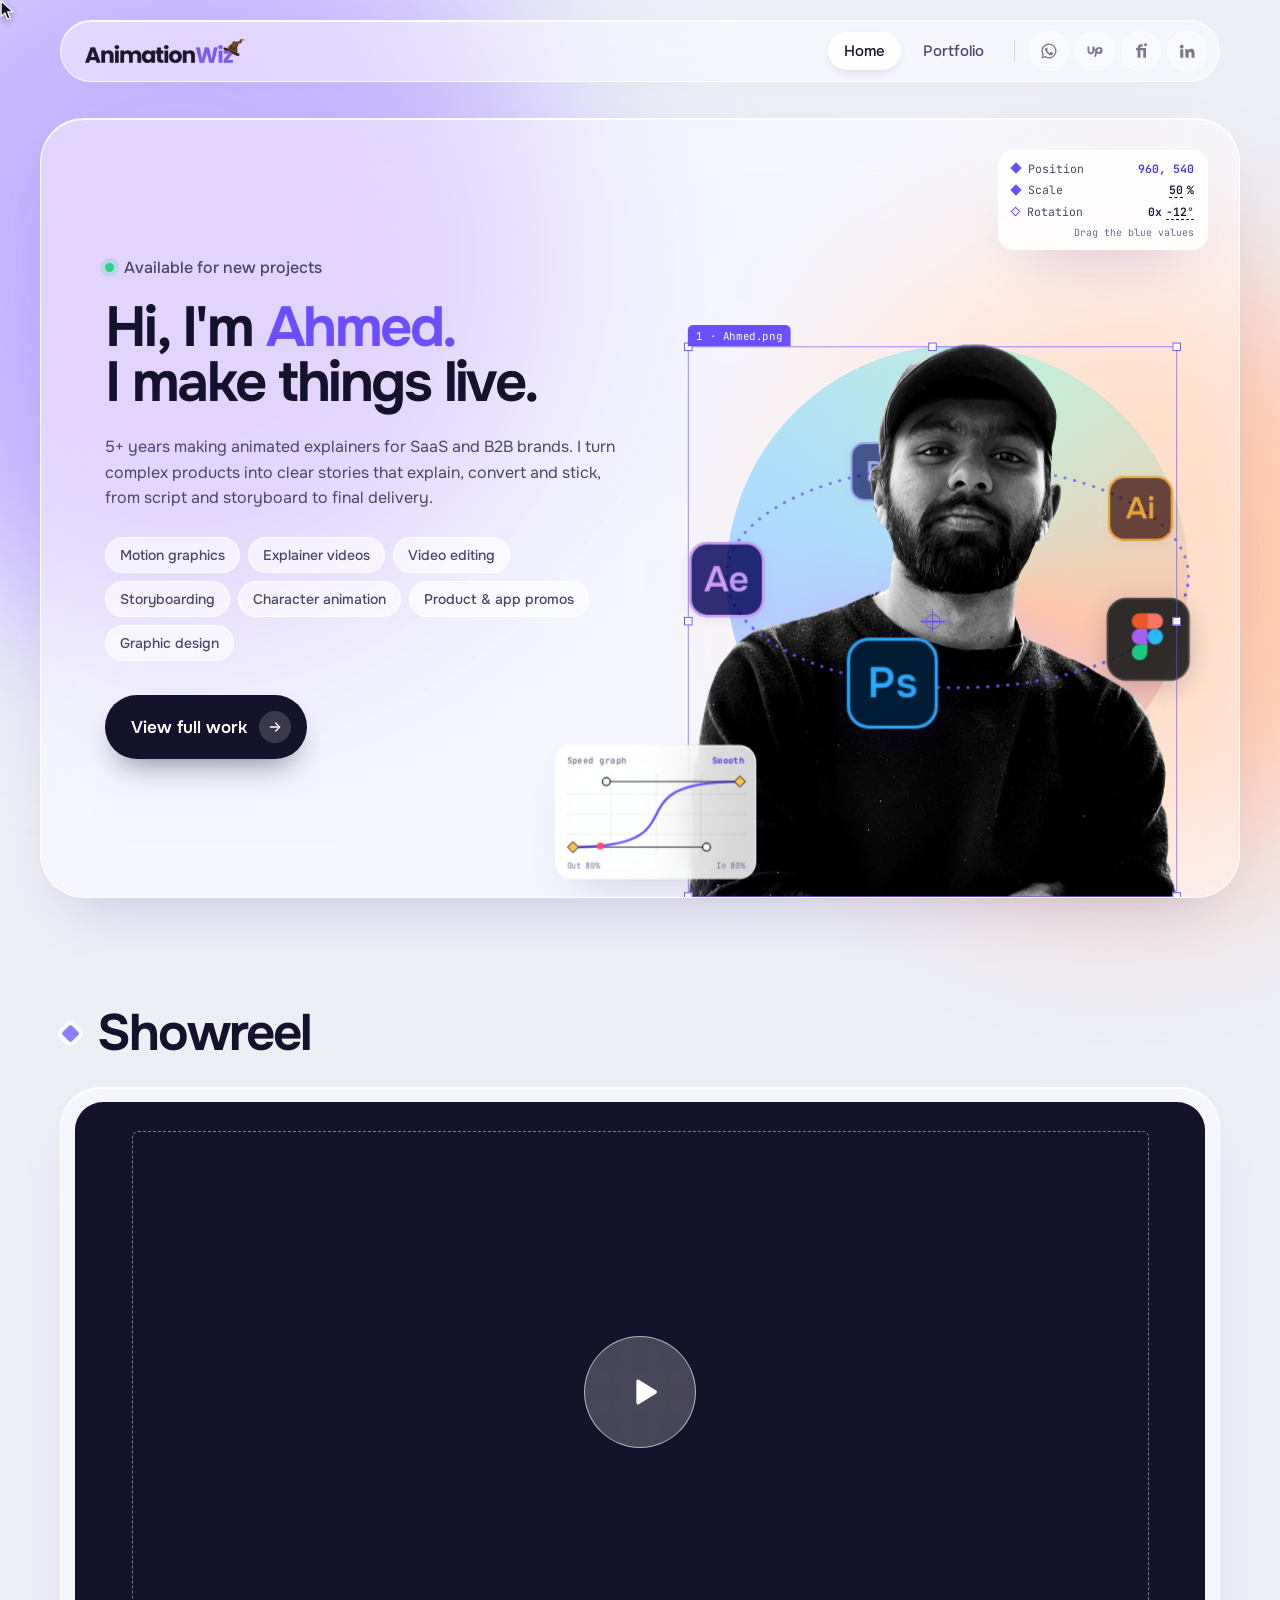
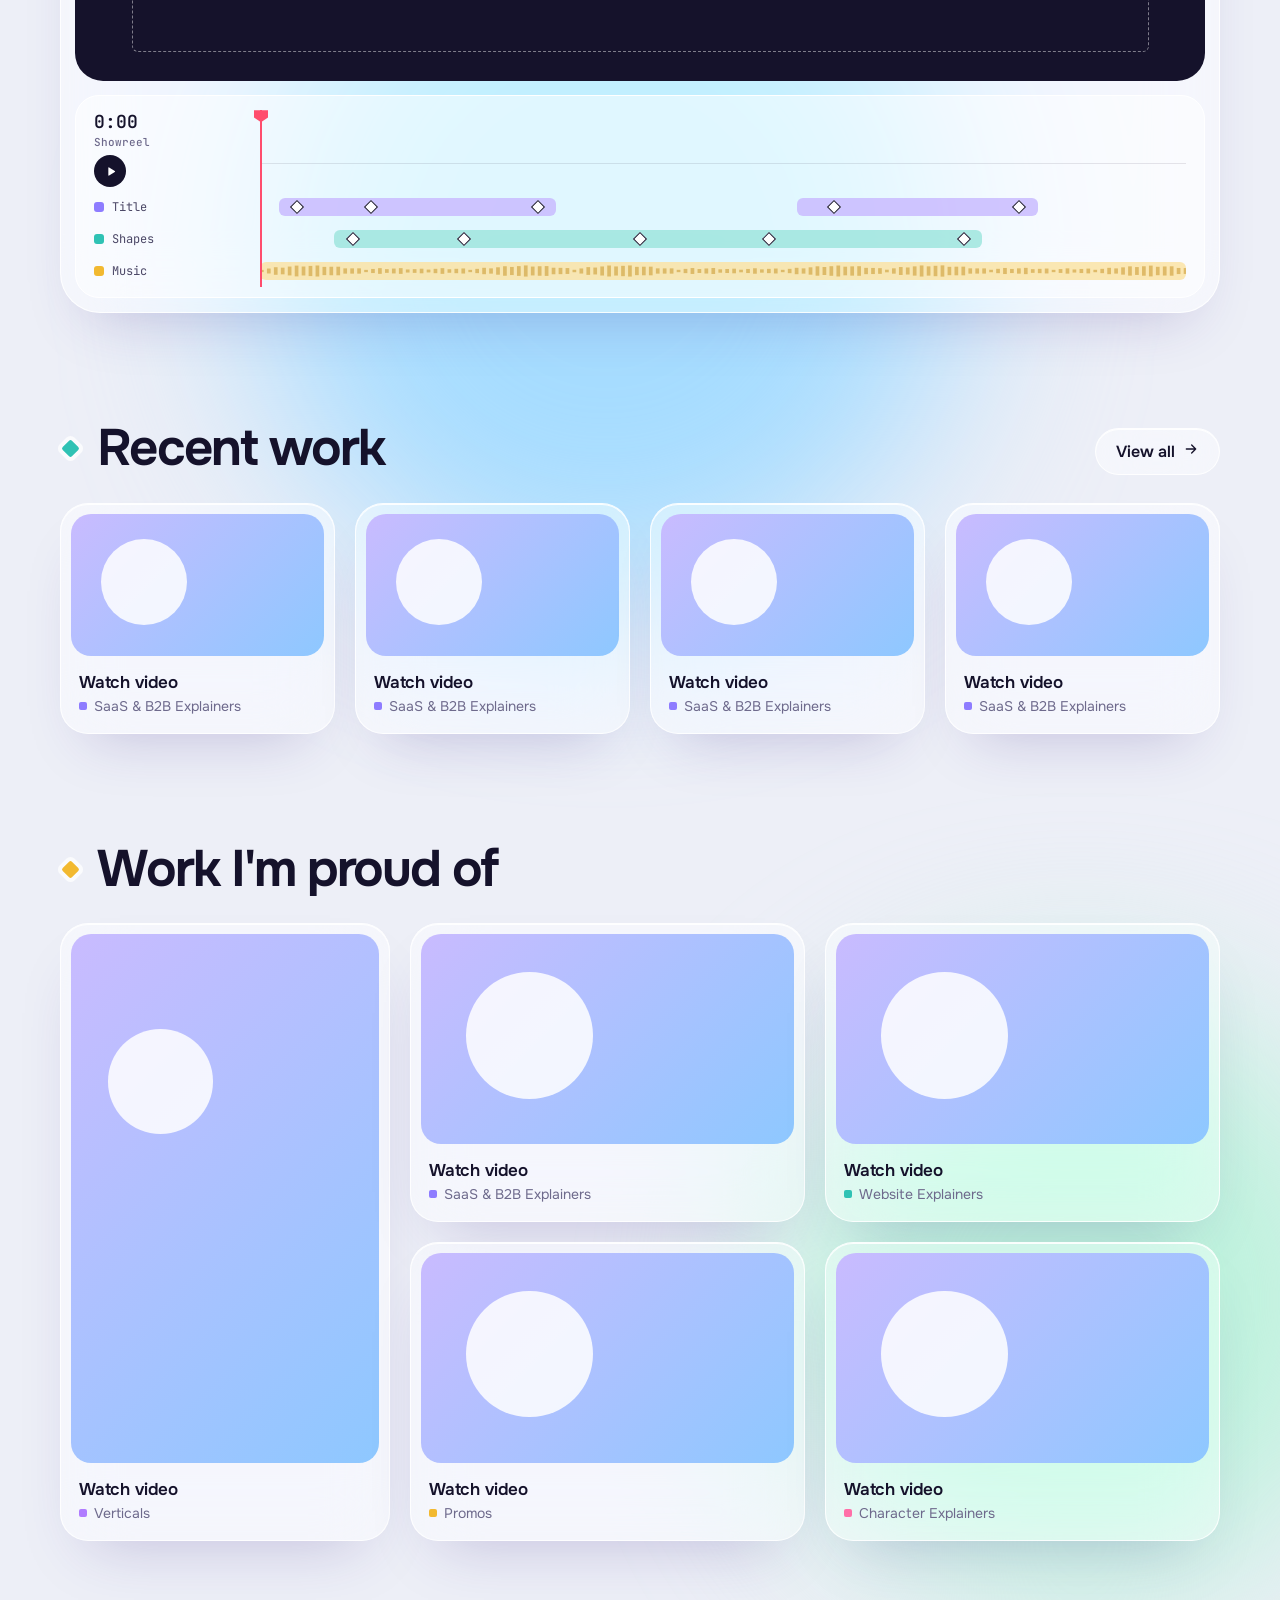
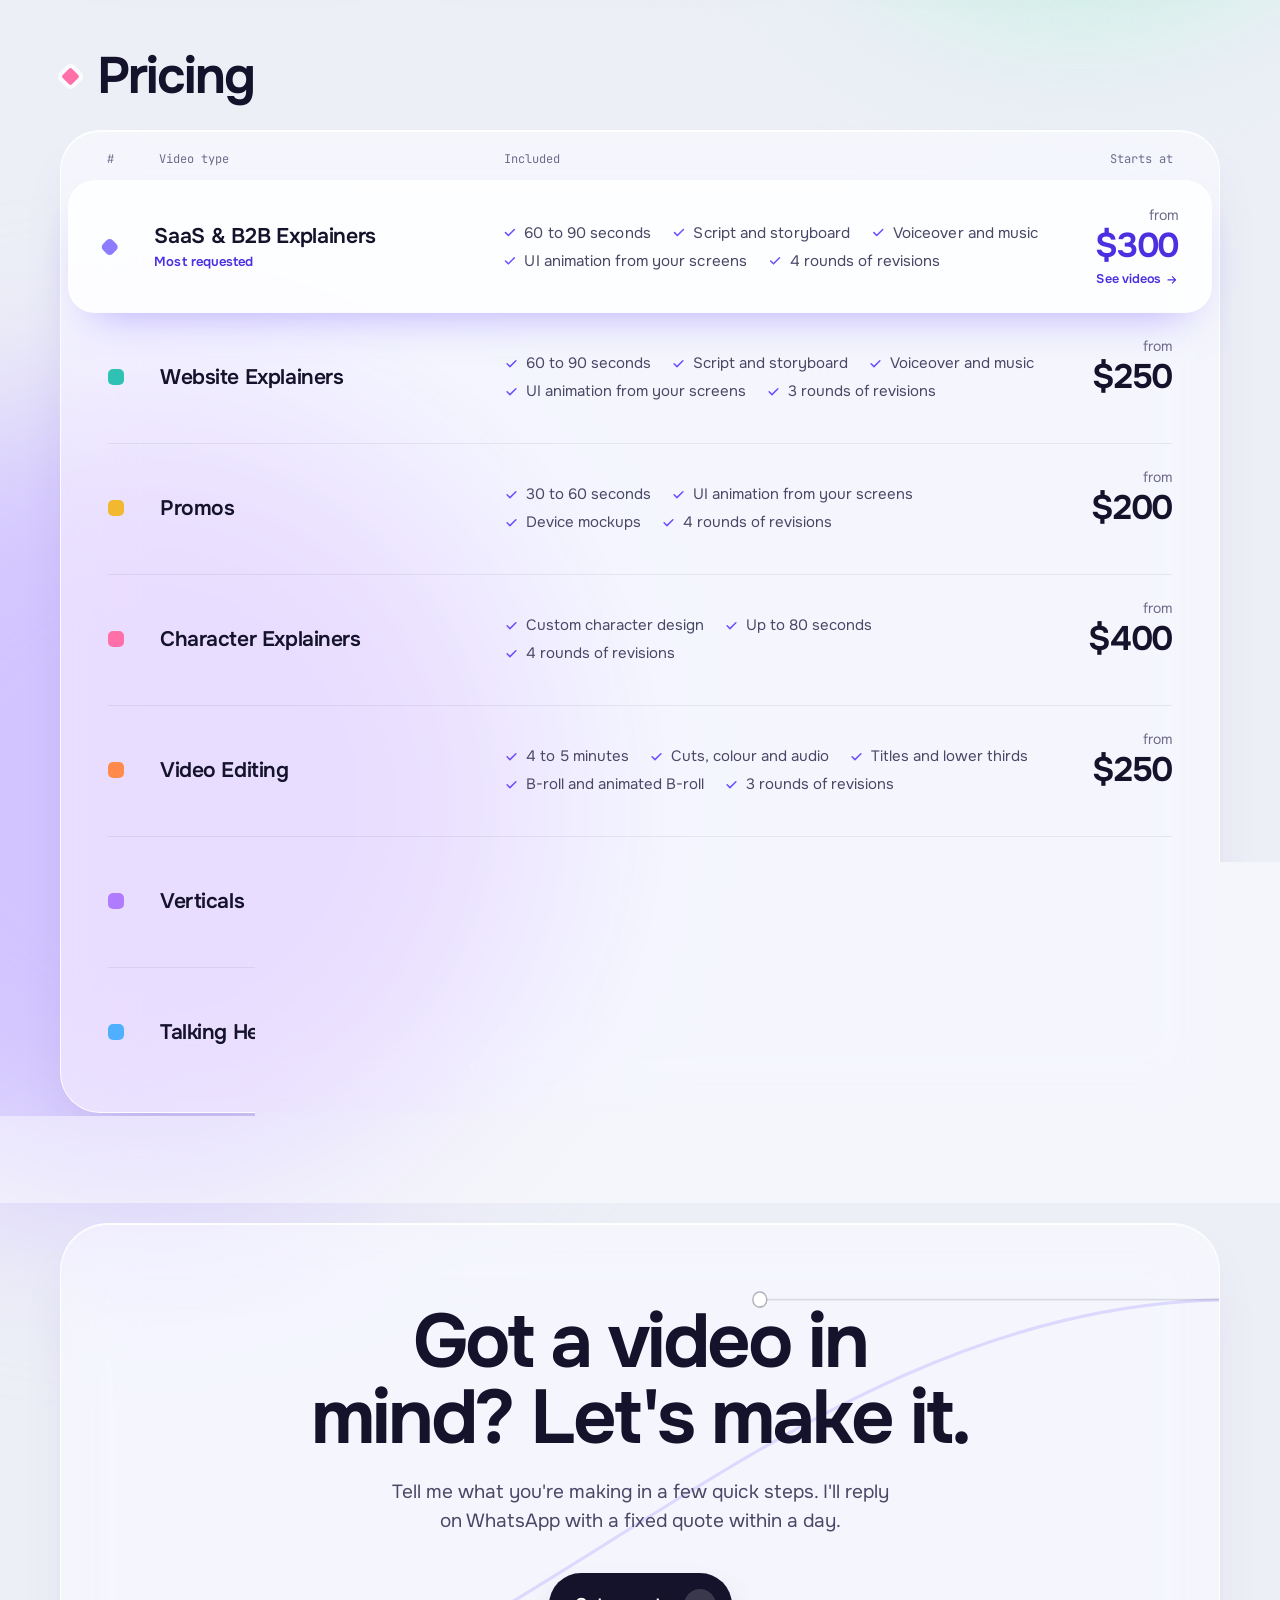
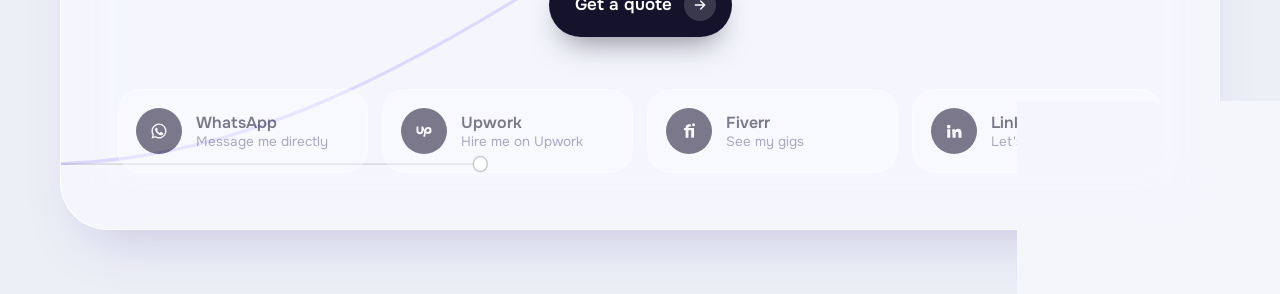
==== commit b822ba76: "Add files via upload" ====
--- a/index.html
+++ b/index.html
@@ -27,11 +27,12 @@
   <div class="r"><a class="pg on" href="index.html">Home</a><a class="pg" href="portfolio.html">Portfolio</a><span class="sep"></span><div class="socs" id="navsoc"></div></div>
 </div></div>
 
-<main class="wrap">
+<main>
+<div class="wrap wide">
   <div class="hero glass">
     <div class="tx">
       <div class="hello"><b></b>Available for new projects</div>
-      <h1>Hi, I'm <em class="nm">Ahmed.</em><br>I make products move.</h1>
+      <h1>Hi, I'm <em class="nm">Ahmed.</em><br>I make things live.</h1>
       <p class="bio">5+ years making animated explainers for SaaS and B2B brands. I turn complex products into clear stories that explain, convert and stick, from script and storyboard to final delivery.</p>
       <div class="sk"><span>Motion graphics</span><span>Explainer videos</span><span>Video editing</span><span>Storyboarding</span><span>Character animation</span><span>Product &amp; app promos</span><span>Graphic design</span></div>
       <a class="cta" href="portfolio.html">View full work <span data-icon="arrow"></span></a>
@@ -65,7 +66,9 @@
         <div class="gf mono"><span id="gOut">Out 33%</span><span id="gIn">In 33%</span></div></div>
     </div>
   </div>
+</div>
 
+<div class="wrap">
   <section>
     <div class="hd"><h2><i class="sw" style="background:var(--l1)"></i>Showreel</h2></div>
     <div class="reel glass" id="reel"><div class="v" id="reelV" role="button" tabindex="0" aria-label="Play showreel"><div class="yt"><div id="ytReel"></div></div><div class="safe"></div><span class="pl"></span></div>
@@ -104,6 +107,7 @@
       <div class="soc" id="soc"></div>
     </div>
   </section>
+</div>
 </main>
 
 <svg id="cur" viewBox="0 0 20 28" aria-hidden="true"><path d="M1.5 1.5 L1.5 22 L6.6 17.2 L10 25.6 L13.6 24.1 L10.2 15.9 L17.4 15.6 Z" fill="#15122B" stroke="#fff" stroke-width="1.6" stroke-linejoin="round"/></svg>
--- a/style.css
+++ b/style.css
@@ -307,3 +307,22 @@
 .who small{display:block;font-weight:400;font-size:12px;color:var(--mut)}
 .bub{margin:16px 0 0 auto;max-width:94%;background:#DCF8C6;border-radius:16px 16px 4px 16px;padding:12px 14px;font-size:13.5px;line-height:1.55;color:#1b2a1b;white-space:pre-wrap;word-break:break-word}
 @media (max-width:860px){.qbox{grid-template-columns:minmax(0,1fr)}.qpv{display:none}.qf{padding:28px 22px}.q2{grid-template-columns:minmax(0,1fr)}}
+
+/* ---------- wide landscape hero on desktop ---------- */
+.wrap.wide{max-width:1680px}
+@media (min-width:1001px){
+  .hero{height:clamp(600px,calc(100vh - 120px),900px);grid-template-columns:minmax(0,1fr) minmax(0,1.05fr)}
+  .hero .tx{padding:clamp(40px,4vw,80px) 0 clamp(40px,4vw,80px) clamp(44px,5vw,96px)}
+  .hero h1{font-size:clamp(44px,4.4vw,86px)}
+  .hero .bio{font-size:clamp(16px,1.2vw,20px);max-width:580px}
+  .hero .sk{max-width:600px}
+  .vis{height:100%;align-self:stretch}
+  .prop{right:clamp(24px,2.4vw,44px);top:clamp(20px,2.4vw,40px)}
+}
+/* ---------- dummy cards for empty video slots ---------- */
+.card.ph{cursor:default}
+.card.ph .th .art:after{display:none}
+.card.ph .th .pp{opacity:.95;transform:none;background:rgba(255,255,255,.6)}
+.card.ph .th .pp svg{color:var(--ink2)}
+.card.ph:hover{transform:none}
+.card.ph h3{color:var(--mut)}
